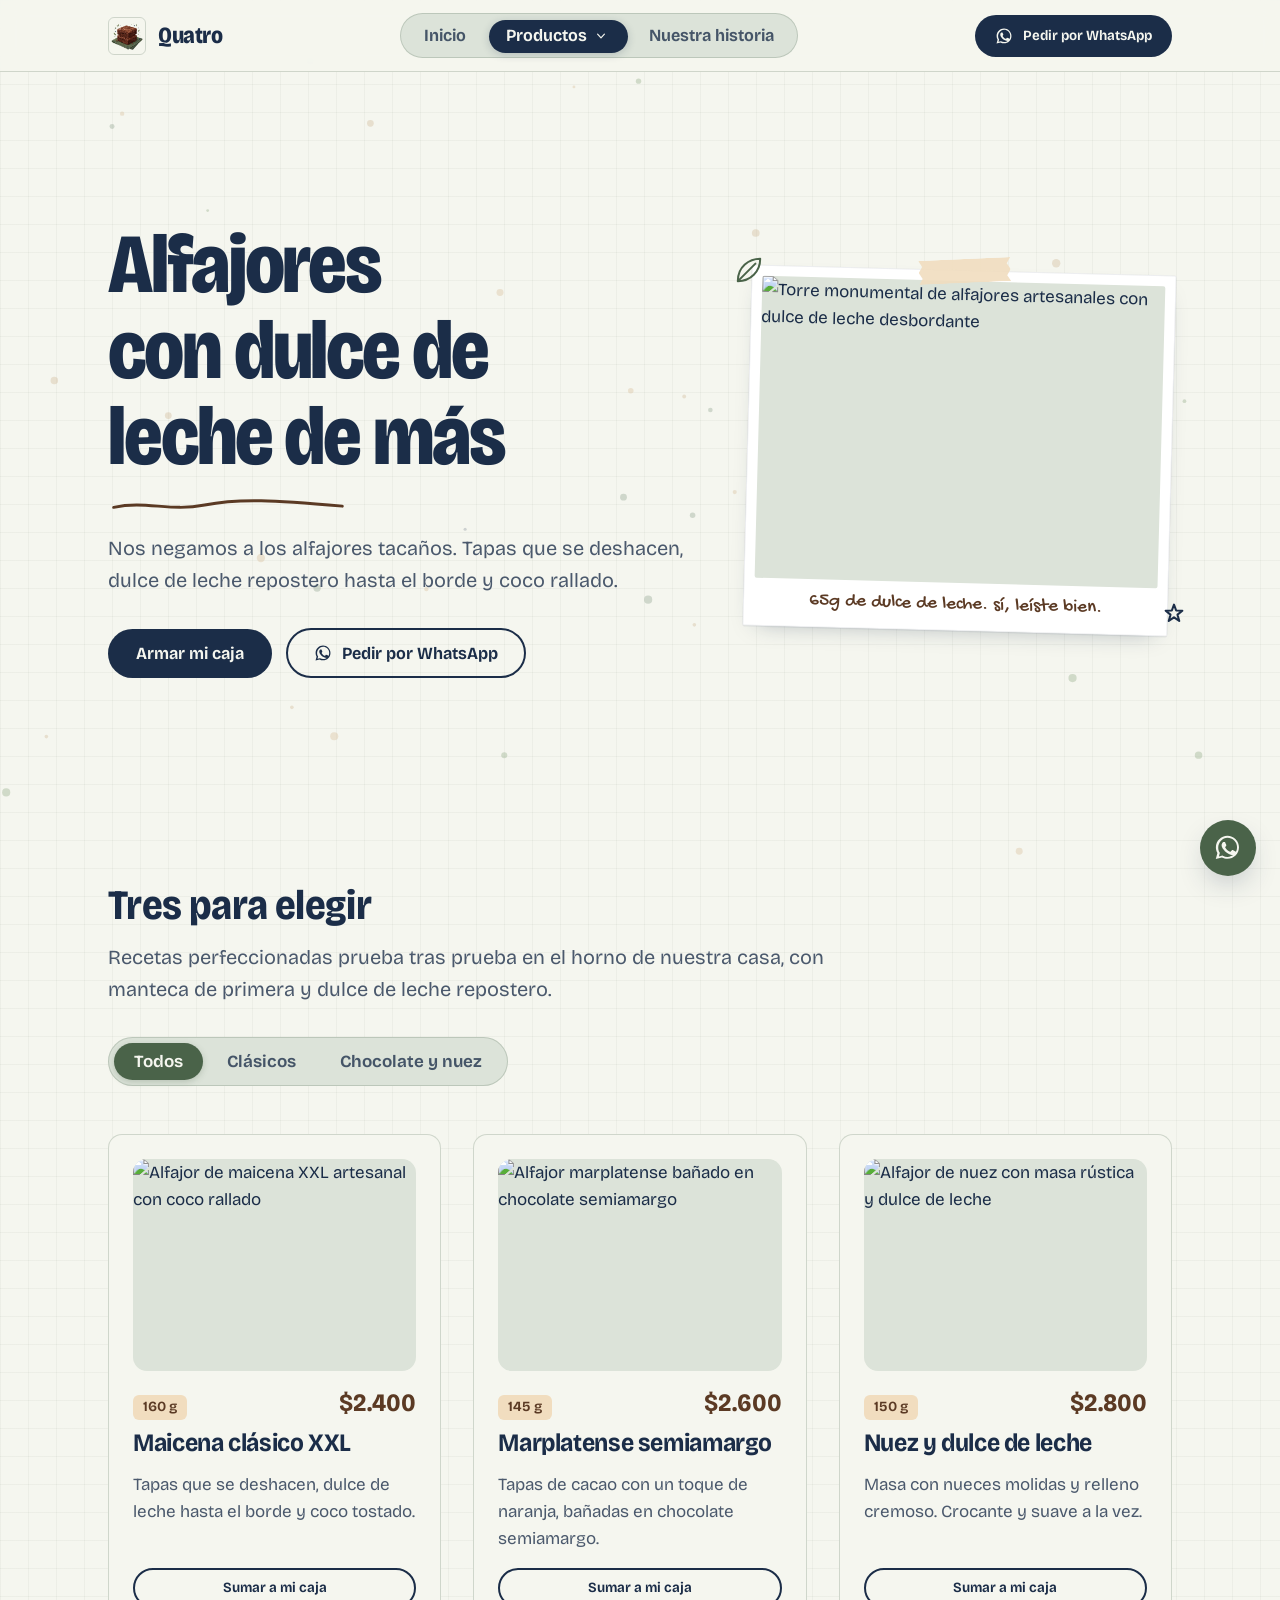
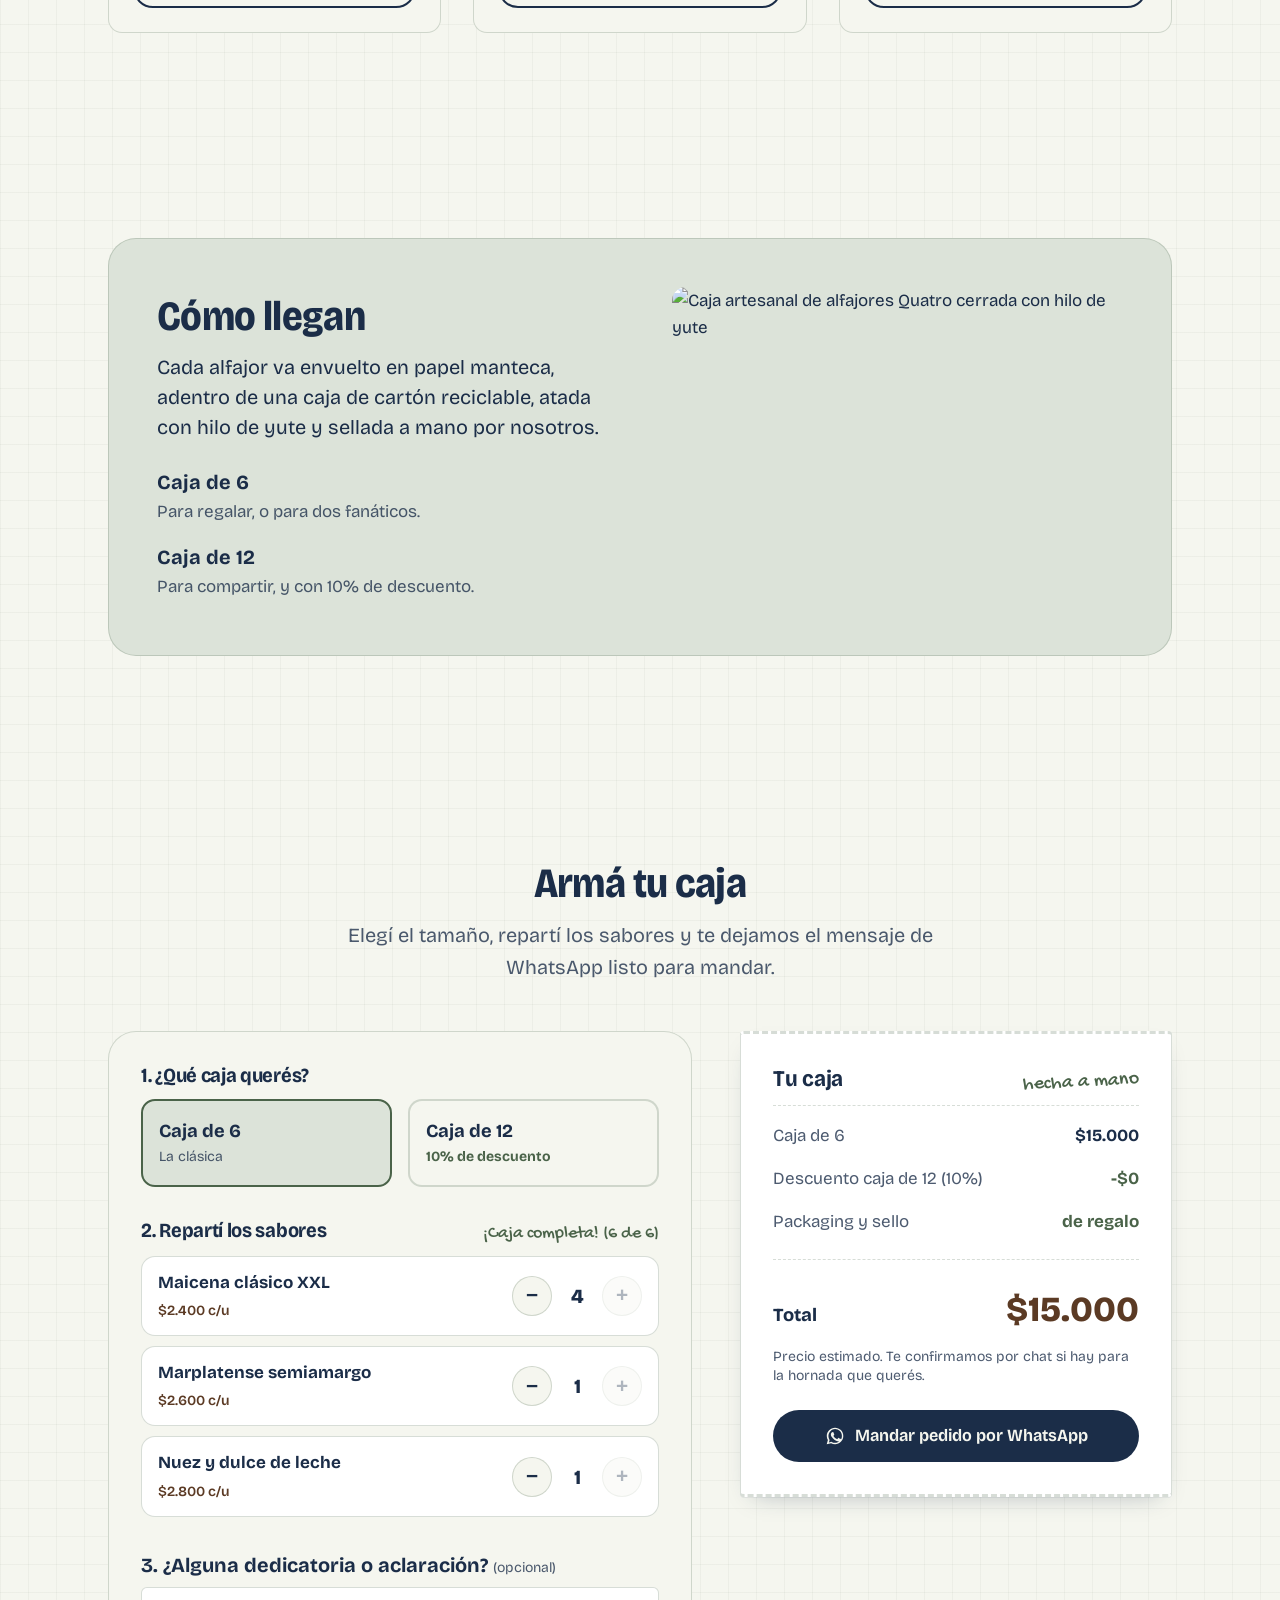
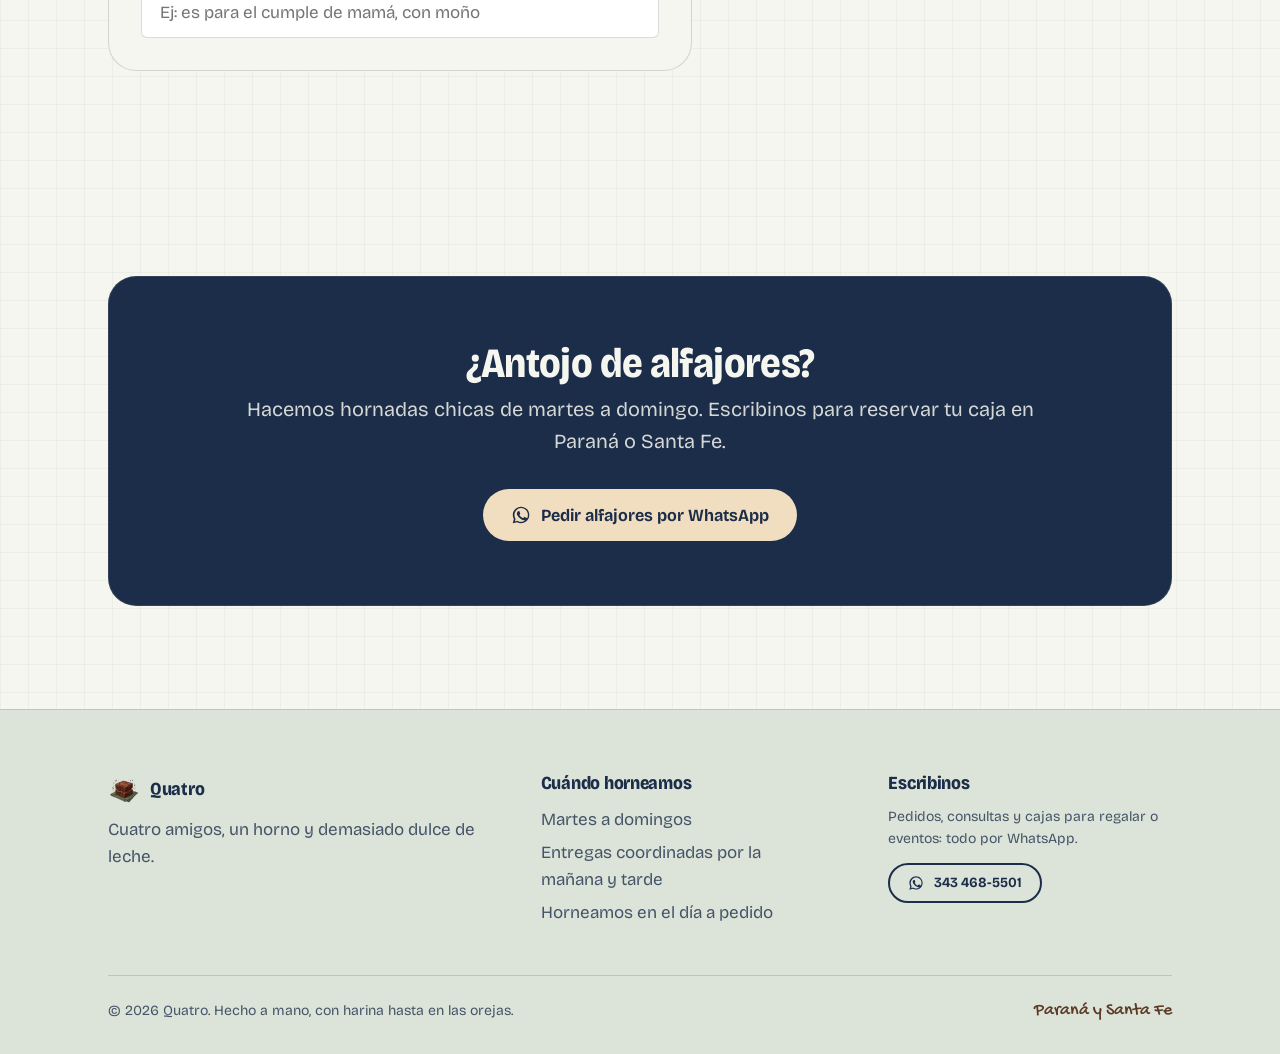
==== alfajores.html @ 342444d4 "Inicializar proyecto Quatro para GitHub Pages" ====
<!DOCTYPE html>
<html lang="es" class="sin-js">
<head>
  <meta charset="utf-8" />
  <meta name="viewport" content="width=device-width, initial-scale=1.0" />
  <title>Alfajores XXL, Quatro</title>
  <meta name="description" content="Alfajores de maicena, chocolate y nuez con dulce de leche de más. Armá tu caja y pedí por WhatsApp." />
  <link rel="icon" type="image/png" href="logo.png" />

  <link rel="preconnect" href="https://fonts.googleapis.com" />
  <link href="https://fonts.googleapis.com/css2?family=Bricolage+Grotesque:opsz,wdth,wght@12..96,75..100,200..800&display=swap" rel="stylesheet" />

  <link rel="stylesheet" href="css/quatro.css" />
  <script src="js/lottie.min.js"></script>
  <script src="js/dotlottie-helper.js"></script>
  <script src="js/gatito-data.js"></script>
  <noscript>
    <style>
      .pantalla-carga { display: none !important; }
    </style>
  </noscript>
  <script src="js/quatro.js" defer></script>
  <script src="js/alfajores.js" defer></script>
</head>
<body data-pagina="alfajores">

  <!-- Pantalla de carga con Gatito Lottie -->
  <div id="pantalla-carga" class="pantalla-carga" aria-hidden="true">
    <div id="lottie-cookie" class="pantalla-carga-lottie"></div>
    <span class="pantalla-carga-texto">Horneando cosas ricas...</span>
  </div>
  <script>
    (function () {
      try {
        var cont = document.getElementById('lottie-cookie');
        if (!cont || typeof lottie === 'undefined') return;

        function iniciar(data) {
          if (!data || window.__quatroLoaderAnim) return;
          window.__quatroLoaderAnim = lottie.loadAnimation({
            container: cont,
            renderer: 'svg',
            loop: true,
            autoplay: true,
            animationData: data
          });
          window.__quatroLoaderStart = performance.now();
        }

        var syncData = window.getGatitoAnimationDataSync ? window.getGatitoAnimationDataSync() : (window.QUATRO_LOTTIE_DATA || null);
        if (syncData) {
          iniciar(syncData);
        } else if (window.getGatitoAnimationData) {
          window.getGatitoAnimationData().then(iniciar).catch(function () {
            if (window.QUATRO_LOTTIE_DATA) iniciar(window.QUATRO_LOTTIE_DATA);
          });
        }
      } catch (e) {}
    })();
  </script>

  <!-- Partículas ambientales de fondo -->
  <canvas id="ambient-particles" class="particulas-fondo" aria-hidden="true"></canvas>

  <!-- Enlace accesible de salto -->
  <a class="saltar" href="#contenido">Saltar al contenido</a>

  <!-- Cabecera -->
  <header class="cabecera">
    <div class="contenedor cabecera-inner">
      <a class="marca" href="index.html" aria-label="Quatro, inicio">
        <img class="marca-logo" src="logo.png" alt="Logo de Quatro" width="38" height="38" />
        <span class="marca-nombre">Quatro</span>
      </a>

      <nav class="nav-escritorio" id="navEscritorio" aria-label="Principal">
        <div class="nav-pastilla" id="navPastilla"></div>

        <a class="nav-item" href="index.html" data-nav="inicio">Inicio</a>

        <div class="desplegable-contenedor" data-nav="productos" id="desplegableContenedor">
          <button type="button" class="nav-item activo" id="botonDesplegable" aria-expanded="false" aria-controls="menuProductos">
            <span>Productos</span>
            <svg class="icono-chevron" viewBox="0 0 20 20" fill="currentColor" aria-hidden="true" focusable="false">
              <path fill-rule="evenodd" d="M5.23 7.21a.75.75 0 011.06.02L10 11.168l3.71-3.938a.75.75 0 111.08 1.04l-4.25 4.5a.75.75 0 01-1.08 0l-4.25-4.5a.75.75 0 01.02-1.06z" clip-rule="evenodd" />
            </svg>
          </button>
          <div class="desplegable-menu" id="menuProductos" role="region" aria-label="Submenú de productos">
            <a class="desplegable-enlace" href="brownies.html">
              <svg class="garabato-hoja" viewBox="0 0 40 40" fill="currentColor" aria-hidden="true" focusable="false" style="width: 22px; height: 22px;">
                <path d="M6 34 C 6 16, 20 6, 34 6 C 34 22, 22 34, 6 34 Z"/>
              </svg>
              <div>
                <h4>Brownies</h4>
                <span>Chocolate en serio</span>
              </div>
            </a>
            <a class="desplegable-enlace" href="pastafrolas.html">
              <svg class="garabato-estrella" viewBox="0 0 24 24" fill="currentColor" aria-hidden="true" focusable="false" style="width: 20px; height: 20px;">
                <path d="M12 2 L14.6 9 L22 9.3 L16.2 14 L18.3 21.5 L12 17.2 L5.7 21.5 L7.8 14 L2 9.3 L9.4 9 Z"/>
              </svg>
              <div>
                <h4>Pastafrolas</h4>
                <span>Como las de la abuela</span>
              </div>
            </a>
            <a class="desplegable-enlace" href="alfajores.html" style="background-color: var(--brote);">
              <svg class="garabato-hoja" viewBox="0 0 40 40" fill="currentColor" aria-hidden="true" focusable="false" style="width: 22px; height: 22px; color: var(--chocolate);">
                <path d="M6 34 C 6 16, 20 6, 34 6 C 34 22, 22 34, 6 34 Z"/>
              </svg>
              <div>
                <h4>Alfajores</h4>
                <span>Con dulce de leche de más</span>
              </div>
            </a>
          </div>
        </div>

        <a class="nav-item" href="index.html#nuestra-historia" data-nav="historia">Nuestra historia</a>
      </nav>

      <div class="cabecera-acciones">
        <a class="btn btn-primario btn-sm" href="https://wa.me/5493434685501?text=Hola%20Quatro!%20Quiero%20hacer%20un%20pedido%20de%20alfajores." target="_blank" rel="noopener noreferrer">
          <svg viewBox="0 0 24 24" width="18" height="18" fill="currentColor" aria-hidden="true" focusable="false">
            <path d="M12.04 2C6.58 2 2.13 6.45 2.13 11.91C2.13 13.66 2.59 15.36 3.45 16.86L2.05 22L7.3 20.62C8.75 21.41 10.38 21.83 12.04 21.83C17.5 21.83 21.95 17.38 21.95 11.92C21.95 9.27 20.92 6.78 19.05 4.91C17.18 3.03 14.69 2 12.04 2ZM12.05 3.67C14.25 3.67 16.31 4.53 17.87 6.09C19.42 7.65 20.28 9.72 20.28 11.92C20.28 16.46 16.58 20.16 12.04 20.16C10.66 20.16 9.3 19.8 8.1 19.09L7.81 18.92L4.69 19.74L5.52 16.7L5.33 16.39C4.55 15.14 4.14 13.7 4.14 12.22C4.14 7.68 7.84 3.67 12.05 3.67ZM8.84 7.37C8.64 7.37 8.32 7.45 8.05 7.74C7.78 8.04 7.02 8.75 7.02 10.2C7.02 11.65 8.08 13.05 8.23 13.25C8.38 13.45 10.32 16.45 13.29 17.73C14 18.04 14.56 18.23 14.99 18.37C15.71 18.6 16.37 18.57 16.89 18.49C17.47 18.4 18.68 17.75 18.93 17.04C19.18 16.33 19.18 15.72 19.11 15.6C19.04 15.47 18.84 15.4 18.54 15.25C18.24 15.1 16.77 14.37 16.5 14.27C16.23 14.17 16.03 14.12 15.83 14.42C15.63 14.72 15.06 15.4 14.88 15.6C14.71 15.8 14.53 15.82 14.23 15.67C13.93 15.52 12.97 15.21 11.83 14.19C10.94 13.4 10.34 12.42 10.17 12.12C10 11.82 10.15 11.66 10.3 11.51C10.44 11.37 10.61 11.15 10.76 10.97C10.91 10.79 10.96 10.67 11.06 10.47C11.16 10.27 11.11 10.1 11.04 9.95C10.96 9.8 10.39 8.4 10.15 7.82C9.92 7.26 9.68 7.34 9.5 7.33C9.33 7.32 9.13 7.37 8.84 7.37Z"/>
          </svg>
          <span>Pedir por WhatsApp</span>
        </a>

        <button type="button" class="btn-menu-movil" id="botonMenu" aria-label="Abrir menú" aria-expanded="false" aria-controls="menuMovil">
          <svg id="iconoMenu" viewBox="0 0 24 24" width="24" height="24" fill="none" stroke="currentColor" aria-hidden="true" focusable="false">
            <path d="M4 6h16M4 12h16M4 18h16" stroke-width="2.5" stroke-linecap="round"/>
          </svg>
        </button>
      </div>
    </div>

    <div class="menu-movil" id="menuMovil" hidden>
      <a class="menu-movil-enlace" href="index.html">Inicio</a>
      <div>
        <button type="button" class="menu-movil-enlace activo" id="botonProductosMovil" aria-expanded="true" aria-controls="menuMovilProductos" style="width: 100%; border: none; background: transparent; cursor: pointer; text-align: left;">
          <span>Productos</span>
          <svg id="chevronMovil" viewBox="0 0 20 20" width="18" height="18" fill="currentColor" aria-hidden="true" focusable="false" style="transform: rotate(180deg);">
            <path fill-rule="evenodd" d="M5.23 7.21a.75.75 0 011.06.02L10 11.168l3.71-3.938a.75.75 0 111.08 1.04l-4.25 4.5a.75.75 0 01-1.08 0l-4.25-4.5a.75.75 0 01.02-1.06z" clip-rule="evenodd" />
          </svg>
        </button>
        <div class="menu-movil-acordeon" id="menuMovilProductos">
          <a class="menu-movil-enlace" href="brownies.html">Brownies (Chocolate)</a>
          <a class="menu-movil-enlace" href="pastafrolas.html">Pastafrolas</a>
          <a class="menu-movil-enlace activo" href="alfajores.html">Alfajores XXL</a>
        </div>
      </div>
      <a class="menu-movil-enlace" href="index.html#nuestra-historia">Nuestra historia</a>
    </div>
  </header>

  <main id="contenido">

    <!-- Sección A: Hero Alfajores -->
    <section class="seccion" aria-labelledby="titulo-alfajores">
      <div class="contenedor grilla-hero">
        <div>
          <h1 id="titulo-alfajores">Alfajores con dulce de leche de más</h1>
          <svg class="garabato garabato-subrayado dibujar" viewBox="0 0 200 12" aria-hidden="true" focusable="false" style="--demora: 200ms;">
            <path pathLength="1" d="M2 8 C 30 2, 50 12, 80 6 S 140 2, 198 7"/>
          </svg>

          <p class="seccion-intro">
            Nos negamos a los alfajores tacaños. Tapas que se deshacen, dulce de leche repostero hasta el borde y coco rallado.
          </p>

          <div style="display: flex; flex-wrap: wrap; gap: 14px; align-items: center; margin-top: var(--e5);">
            <a class="btn btn-primario" href="#armador">Armar mi caja</a>
            <a class="btn btn-secundario" href="https://wa.me/5493434685501?text=Hola%20Quatro!%20Quiero%20pedir%20alfajores%20artesanales." target="_blank" rel="noopener noreferrer">
              <svg viewBox="0 0 24 24" width="18" height="18" fill="currentColor" aria-hidden="true" focusable="false">
                <path d="M12.04 2C6.58 2 2.13 6.45 2.13 11.91C2.13 13.66 2.59 15.36 3.45 16.86L2.05 22L7.3 20.62C8.75 21.41 10.38 21.83 12.04 21.83C17.5 21.83 21.95 17.38 21.95 11.92C21.95 9.27 20.92 6.78 19.05 4.91C17.18 3.03 14.69 2 12.04 2ZM12.05 3.67C14.25 3.67 16.31 4.53 17.87 6.09C19.42 7.65 20.28 9.72 20.28 11.92C20.28 16.46 16.58 20.16 12.04 20.16C10.66 20.16 9.3 19.8 8.1 19.09L7.81 18.92L4.69 19.74L5.52 16.7L5.33 16.39C4.55 15.14 4.14 13.7 4.14 12.22C4.14 7.68 7.84 3.67 12.05 3.67ZM8.84 7.37C8.64 7.37 8.32 7.45 8.05 7.74C7.78 8.04 7.02 8.75 7.02 10.2C7.02 11.65 8.08 13.05 8.23 13.25C8.38 13.45 10.32 16.45 13.29 17.73C14 18.04 14.56 18.23 14.99 18.37C15.71 18.6 16.37 18.57 16.89 18.49C17.47 18.4 18.68 17.75 18.93 17.04C19.18 16.33 19.18 15.72 19.11 15.6C19.04 15.47 18.84 15.4 18.54 15.25C18.24 15.1 16.77 14.37 16.5 14.27C16.23 14.17 16.03 14.12 15.83 14.42C15.63 14.72 15.06 15.4 14.88 15.6C14.71 15.8 14.53 15.82 14.23 15.67C13.93 15.52 12.97 15.21 11.83 14.19C10.94 13.4 10.34 12.42 10.17 12.12C10 11.82 10.15 11.66 10.3 11.51C10.44 11.37 10.61 11.15 10.76 10.97C10.91 10.79 10.96 10.67 11.06 10.47C11.16 10.27 11.11 10.1 11.04 9.95C10.96 9.8 10.39 8.4 10.15 7.82C9.92 7.26 9.68 7.34 9.5 7.33C9.33 7.32 9.13 7.37 8.84 7.37Z"/>
              </svg>
              <span>Pedir por WhatsApp</span>
            </a>
          </div>
        </div>

        <div style="position: relative; max-width: 480px; margin: 0 auto; width: 100%;">
          <figure class="polaroid" style="--giro: 1.5deg;">
            <img class="polaroid-img" src="https://lh3.googleusercontent.com/aida-public/[base64]" alt="Torre monumental de alfajores artesanales con dulce de leche desbordante" fetchpriority="high" />
            <figcaption>65g de dulce de leche. sí, leíste bien.</figcaption>
          </figure>

          <!-- Doodles brotando -->
          <svg class="garabato garabato-hoja brotar" viewBox="0 0 40 40" aria-hidden="true" focusable="false" style="position: absolute; top: -16px; left: -14px; --demora: 700ms;">
            <path fill="currentColor" d="M6 34 C 6 16, 20 6, 34 6 C 34 22, 22 34, 6 34 Z"/>
            <path fill="none" stroke="var(--papel)" stroke-width="1.5" d="M8 32 L 28 12"/>
          </svg>
          <svg class="garabato garabato-estrella brotar" viewBox="0 0 24 24" aria-hidden="true" focusable="false" style="position: absolute; bottom: 8px; right: -12px; --demora: 900ms;">
            <path fill="currentColor" d="M12 2 L14.6 9 L22 9.3 L16.2 14 L18.3 21.5 L12 17.2 L5.7 21.5 L7.8 14 L2 9.3 L9.4 9 Z"/>
          </svg>
        </div>
      </div>
    </section>

    <!-- Sección B: Variedades -->
    <section class="seccion" id="variedades" aria-labelledby="titulo-variedades">
      <div class="contenedor">
        <div style="margin-bottom: var(--e5);">
          <h2 id="titulo-variedades">Tres para elegir</h2>
          <p class="seccion-intro">
            Recetas perfeccionadas prueba tras prueba en el horno de nuestra casa, con manteca de primera y dulce de leche repostero.
          </p>

          <!-- Pestañas de filtrado -->
          <div class="selector-grupo" role="tablist" aria-label="Filtrar alfajores">
            <button type="button" class="selector-btn activo" role="tab" aria-selected="true" id="pestanaTodos" data-categoria="todos">Todos</button>
            <button type="button" class="selector-btn" role="tab" aria-selected="false" id="pestanaClasicos" data-categoria="clasicos">Clásicos</button>
            <button type="button" class="selector-btn" role="tab" aria-selected="false" id="pestanaEspeciales" data-categoria="especiales">Chocolate y nuez</button>
          </div>
        </div>

        <div class="grilla-3" id="grillaVariedades">

          <!-- Alfajor 1: Maicena -->
          <article class="alfajor tarjeta-caja" data-categoria="clasicos">
            <div>
              <img class="tarjeta-caja-img" src="https://lh3.googleusercontent.com/aida-public/[base64]" alt="Alfajor de maicena XXL artesanal con coco rallado" loading="lazy" />
              <div style="display: flex; justify-content: space-between; align-items: baseline; margin-bottom: 6px;">
                <span class="etiqueta">160 g</span>
                <span class="precio">$2.400</span>
              </div>
              <h3>Maicena clásico XXL</h3>
              <p style="color: var(--texto-suave); font-size: var(--fs-base);">
                Tapas que se deshacen, dulce de leche hasta el borde y coco tostado.
              </p>
            </div>
            <button type="button" class="btn btn-secundario btn-sm" onclick="elegirSabor('maicena')" style="width: 100%;">
              Sumar a mi caja
            </button>
          </article>

          <!-- Alfajor 2: Marplatense -->
          <article class="alfajor tarjeta-caja" data-categoria="especiales">
            <div>
              <img class="tarjeta-caja-img" src="https://lh3.googleusercontent.com/aida-public/[base64]" alt="Alfajor marplatense bañado en chocolate semiamargo" loading="lazy" />
              <div style="display: flex; justify-content: space-between; align-items: baseline; margin-bottom: 6px;">
                <span class="etiqueta">145 g</span>
                <span class="precio">$2.600</span>
              </div>
              <h3>Marplatense semiamargo</h3>
              <p style="color: var(--texto-suave); font-size: var(--fs-base);">
                Tapas de cacao con un toque de naranja, bañadas en chocolate semiamargo.
              </p>
            </div>
            <button type="button" class="btn btn-secundario btn-sm" onclick="elegirSabor('marplatense')" style="width: 100%;">
              Sumar a mi caja
            </button>
          </article>

          <!-- Alfajor 3: Nuez -->
          <article class="alfajor tarjeta-caja" data-categoria="especiales">
            <div>
              <img class="tarjeta-caja-img" src="https://lh3.googleusercontent.com/aida-public/[base64]" alt="Alfajor de nuez con masa rústica y dulce de leche" loading="lazy" />
              <div style="display: flex; justify-content: space-between; align-items: baseline; margin-bottom: 6px;">
                <span class="etiqueta">150 g</span>
                <span class="precio">$2.800</span>
              </div>
              <h3>Nuez y dulce de leche</h3>
              <p style="color: var(--texto-suave); font-size: var(--fs-base);">
                Masa con nueces molidas y relleno cremoso. Crocante y suave a la vez.
              </p>
            </div>
            <button type="button" class="btn btn-secundario btn-sm" onclick="elegirSabor('nuez')" style="width: 100%;">
              Sumar a mi caja
            </button>
          </article>

        </div>
      </div>
    </section>

    <!-- Sección C: Cómo llegan -->
    <section class="seccion" id="packaging" aria-labelledby="titulo-packaging">
      <div class="contenedor">
        <div class="grilla-2" style="background-color: var(--brote); padding: var(--e7); border-radius: var(--r-grande); border: 1px solid var(--linea);">
          <div>
            <h2 id="titulo-packaging">Cómo llegan</h2>
            <p style="font-size: var(--fs-medio); color: var(--navy); margin-bottom: var(--e5); line-height: 1.5;">
              Cada alfajor va envuelto en papel manteca, adentro de una caja de cartón reciclable, atada con hilo de yute y sellada a mano por nosotros.
            </p>

            <div style="display: flex; flex-direction: column; gap: var(--e4);">
              <div>
                <strong style="color: var(--navy); font-size: var(--fs-medio); display: block;">Caja de 6</strong>
                <span style="color: var(--texto-suave);">Para regalar, o para dos fanáticos.</span>
              </div>
              <div>
                <strong style="color: var(--navy); font-size: var(--fs-medio); display: block;">Caja de 12</strong>
                <span style="color: var(--texto-suave);">Para compartir, y con 10% de descuento.</span>
              </div>
            </div>
          </div>

          <div>
            <img src="https://lh3.googleusercontent.com/aida-public/[base64]" alt="Caja artesanal de alfajores Quatro cerrada con hilo de yute" loading="lazy" style="width: 100%; height: 320px; object-fit: cover; border-radius: var(--r-medio); display: block;" />
          </div>
        </div>
      </div>
    </section>

    <!-- Sección D: Armá tu caja -->
    <section class="seccion" id="armador" aria-labelledby="titulo-armador">
      <div class="contenedor">
        <div style="text-align: center; max-width: 680px; margin: 0 auto var(--e7);">
          <h2 id="titulo-armador">Armá tu caja</h2>
          <p class="seccion-intro" style="margin-left: auto; margin-right: auto;">
            Elegí el tamaño, repartí los sabores y te dejamos el mensaje de WhatsApp listo para mandar.
          </p>
        </div>

        <div class="grilla-armador">

          <!-- Columna Formulario (7 cols equiv) -->
          <div class="armador-bloque">
            <!-- Paso 1 -->
            <div style="margin-bottom: var(--e6);">
              <h3 style="font-size: var(--fs-medio); margin-bottom: 12px;">1. ¿Qué caja querés?</h3>
              <div class="opciones-tamano">
                <label class="opcion-caja-label" for="tamano6">
                  <input type="radio" id="tamano6" name="tamanoCaja" value="6" checked />
                  <strong style="color: var(--navy); font-size: 1.15rem;">Caja de 6</strong>
                  <span style="color: var(--texto-suave); font-size: var(--fs-chico);">La clásica</span>
                </label>

                <label class="opcion-caja-label" for="tamano12">
                  <input type="radio" id="tamano12" name="tamanoCaja" value="12" />
                  <strong style="color: var(--navy); font-size: 1.15rem;">Caja de 12</strong>
                  <span style="color: var(--verde); font-weight: 700; font-size: var(--fs-chico);">10% de descuento</span>
                </label>
              </div>
            </div>

            <!-- Paso 2 -->
            <div style="margin-bottom: var(--e6);">
              <div style="display: flex; justify-content: space-between; align-items: baseline; margin-bottom: 12px; gap: 10px;">
                <h3 style="font-size: var(--fs-medio); margin: 0;">2. Repartí los sabores</h3>
                <span id="contadorSabores" class="nota-mano nota-mano--recta" aria-live="polite" style="font-size: 1.1rem; color: var(--verde);">
                  ¡Caja completa! (6 de 6)
                </span>
              </div>

              <!-- Fila Maicena -->
              <div class="fila-sabor">
                <div>
                  <strong style="display: block; color: var(--navy);">Maicena clásico XXL</strong>
                  <span style="font-size: var(--fs-chico); color: var(--chocolate); font-weight: 600;">$2.400 c/u</span>
                </div>
                <div class="control-cantidad">
                  <button type="button" class="btn-contador" id="btn-menos-maicena" aria-label="Sacar un Maicena clásico">−</button>
                  <span class="cant-display" id="cant-maicena">4</span>
                  <button type="button" class="btn-contador" id="btn-mas-maicena" aria-label="Sumar un Maicena clásico">+</button>
                </div>
              </div>

              <!-- Fila Marplatense -->
              <div class="fila-sabor">
                <div>
                  <strong style="display: block; color: var(--navy);">Marplatense semiamargo</strong>
                  <span style="font-size: var(--fs-chico); color: var(--chocolate); font-weight: 600;">$2.600 c/u</span>
                </div>
                <div class="control-cantidad">
                  <button type="button" class="btn-contador" id="btn-menos-marplatense" aria-label="Sacar un Marplatense semiamargo">−</button>
                  <span class="cant-display" id="cant-marplatense">1</span>
                  <button type="button" class="btn-contador" id="btn-mas-marplatense" aria-label="Sumar un Marplatense semiamargo">+</button>
                </div>
              </div>

              <!-- Fila Nuez -->
              <div class="fila-sabor">
                <div>
                  <strong style="display: block; color: var(--navy);">Nuez y dulce de leche</strong>
                  <span style="font-size: var(--fs-chico); color: var(--chocolate); font-weight: 600;">$2.800 c/u</span>
                </div>
                <div class="control-cantidad">
                  <button type="button" class="btn-contador" id="btn-menos-nuez" aria-label="Sacar un Nuez y dulce de leche">−</button>
                  <span class="cant-display" id="cant-nuez">1</span>
                  <button type="button" class="btn-contador" id="btn-mas-nuez" aria-label="Sumar un Nuez y dulce de leche">+</button>
                </div>
              </div>
            </div>

            <!-- Paso 3 -->
            <div>
              <label for="notas" style="font-size: var(--fs-medio); font-weight: 700; color: var(--navy); display: block;">
                3. ¿Alguna dedicatoria o aclaración? <span style="font-size: var(--fs-chico); font-weight: 400; color: var(--texto-suave);">(opcional)</span>
              </label>
              <input type="text" id="notas" class="input-notas" placeholder="Ej: es para el cumple de mamá, con moño" />
            </div>
          </div>

          <!-- Columna Ticket (5 cols equiv) -->
          <div>
            <div class="ticket">
              <div style="display: flex; justify-content: space-between; align-items: baseline; border-bottom: 1px dashed var(--linea); padding-bottom: 10px;">
                <h3 style="margin: 0; font-size: 1.4rem;">Tu caja</h3>
                <span class="nota-mano" style="font-size: 1.25rem;">hecha a mano</span>
              </div>

              <div class="ticket-fila">
                <span id="ticketCaja">Caja de 6</span>
                <span id="ticketSubtotal" style="font-weight: 700; color: var(--navy);">$15.000</span>
              </div>

              <div class="ticket-fila" id="filaDescuento" hidden>
                <span>Descuento caja de 12 (10%)</span>
                <span id="ticketDescuento" style="color: var(--verde); font-weight: 700;">-$0</span>
              </div>

              <div class="ticket-fila">
                <span>Packaging y sello</span>
                <span style="color: var(--verde); font-weight: 700;">de regalo</span>
              </div>

              <div class="ticket-separador"></div>

              <div class="ticket-total">
                <span style="font-weight: 750; font-size: 1.15rem; color: var(--navy);">Total</span>
                <span id="ticketTotal" class="ticket-total-monto" aria-live="polite">$15.000</span>
              </div>

              <p style="font-size: var(--fs-chico); color: var(--texto-suave); margin: 0; line-height: 1.4;">
                Precio estimado. Te confirmamos por chat si hay para la hornada que querés.
              </p>

              <button type="button" class="btn btn-primario" id="botonPedirCaja" style="width: 100%; margin-top: var(--e2);">
                <svg viewBox="0 0 24 24" width="20" height="20" fill="currentColor" aria-hidden="true" focusable="false">
                  <path d="M12.04 2C6.58 2 2.13 6.45 2.13 11.91C2.13 13.66 2.59 15.36 3.45 16.86L2.05 22L7.3 20.62C8.75 21.41 10.38 21.83 12.04 21.83C17.5 21.83 21.95 17.38 21.95 11.92C21.95 9.27 20.92 6.78 19.05 4.91C17.18 3.03 14.69 2 12.04 2ZM12.05 3.67C14.25 3.67 16.31 4.53 17.87 6.09C19.42 7.65 20.28 9.72 20.28 11.92C20.28 16.46 16.58 20.16 12.04 20.16C10.66 20.16 9.3 19.8 8.1 19.09L7.81 18.92L4.69 19.74L5.52 16.7L5.33 16.39C4.55 15.14 4.14 13.7 4.14 12.22C4.14 7.68 7.84 3.67 12.05 3.67ZM8.84 7.37C8.64 7.37 8.32 7.45 8.05 7.74C7.78 8.04 7.02 8.75 7.02 10.2C7.02 11.65 8.08 13.05 8.23 13.25C8.38 13.45 10.32 16.45 13.29 17.73C14 18.04 14.56 18.23 14.99 18.37C15.71 18.6 16.37 18.57 16.89 18.49C17.47 18.4 18.68 17.75 18.93 17.04C19.18 16.33 19.18 15.72 19.11 15.6C19.04 15.47 18.84 15.4 18.54 15.25C18.24 15.1 16.77 14.37 16.5 14.27C16.23 14.17 16.03 14.12 15.83 14.42C15.63 14.72 15.06 15.4 14.88 15.6C14.71 15.8 14.53 15.82 14.23 15.67C13.93 15.52 12.97 15.21 11.83 14.19C10.94 13.4 10.34 12.42 10.17 12.12C10 11.82 10.15 11.66 10.3 11.51C10.44 11.37 10.61 11.15 10.76 10.97C10.91 10.79 10.96 10.67 11.06 10.47C11.16 10.27 11.11 10.1 11.04 9.95C10.96 9.8 10.39 8.4 10.15 7.82C9.92 7.26 9.68 7.34 9.5 7.33C9.33 7.32 9.13 7.37 8.84 7.37Z"/>
                </svg>
                <span>Mandar pedido por WhatsApp</span>
              </button>
            </div>
          </div>

        </div>
      </div>
    </section>

    <!-- Sección E: Banda de Cierre -->
    <div class="contenedor">
      <section class="banda-cierre" aria-labelledby="titulo-cierre-alfajores">
        <h2 id="titulo-cierre-alfajores">¿Antojo de alfajores?</h2>
        <p>Hacemos hornadas chicas de martes a domingo. Escribinos para reservar tu caja en Paraná o Santa Fe.</p>
        <a class="btn btn-dulce" href="https://wa.me/5493434685501?text=Hola%20Quatro!%20Quiero%20pedir%20alfajores%20artesanales." target="_blank" rel="noopener noreferrer">
          <svg viewBox="0 0 24 24" width="20" height="20" fill="currentColor" aria-hidden="true" focusable="false">
            <path d="M12.04 2C6.58 2 2.13 6.45 2.13 11.91C2.13 13.66 2.59 15.36 3.45 16.86L2.05 22L7.3 20.62C8.75 21.41 10.38 21.83 12.04 21.83C17.5 21.83 21.95 17.38 21.95 11.92C21.95 9.27 20.92 6.78 19.05 4.91C17.18 3.03 14.69 2 12.04 2ZM12.05 3.67C14.25 3.67 16.31 4.53 17.87 6.09C19.42 7.65 20.28 9.72 20.28 11.92C20.28 16.46 16.58 20.16 12.04 20.16C10.66 20.16 9.3 19.8 8.1 19.09L7.81 18.92L4.69 19.74L5.52 16.7L5.33 16.39C4.55 15.14 4.14 13.7 4.14 12.22C4.14 7.68 7.84 3.67 12.05 3.67ZM8.84 7.37C8.64 7.37 8.32 7.45 8.05 7.74C7.78 8.04 7.02 8.75 7.02 10.2C7.02 11.65 8.08 13.05 8.23 13.25C8.38 13.45 10.32 16.45 13.29 17.73C14 18.04 14.56 18.23 14.99 18.37C15.71 18.6 16.37 18.57 16.89 18.49C17.47 18.4 18.68 17.75 18.93 17.04C19.18 16.33 19.18 15.72 19.11 15.6C19.04 15.47 18.84 15.4 18.54 15.25C18.24 15.1 16.77 14.37 16.5 14.27C16.23 14.17 16.03 14.12 15.83 14.42C15.63 14.72 15.06 15.4 14.88 15.6C14.71 15.8 14.53 15.82 14.23 15.67C13.93 15.52 12.97 15.21 11.83 14.19C10.94 13.4 10.34 12.42 10.17 12.12C10 11.82 10.15 11.66 10.3 11.51C10.44 11.37 10.61 11.15 10.76 10.97C10.91 10.79 10.96 10.67 11.06 10.47C11.16 10.27 11.11 10.1 11.04 9.95C10.96 9.8 10.39 8.4 10.15 7.82C9.92 7.26 9.68 7.34 9.5 7.33C9.33 7.32 9.13 7.37 8.84 7.37Z"/>
          </svg>
          <span>Pedir alfajores por WhatsApp</span>
        </a>
      </section>
    </div>

  </main>

  <aside>
    <a class="btn-flotante-wa" href="https://wa.me/5493434685501?text=Hola%20Quatro!%20Quiero%20pedir%20alfajores%20artesanales." target="_blank" rel="noopener noreferrer" aria-label="Pedir por WhatsApp">
      <svg viewBox="0 0 24 24" width="28" height="28" fill="currentColor" aria-hidden="true" focusable="false">
        <path d="M12.04 2C6.58 2 2.13 6.45 2.13 11.91C2.13 13.66 2.59 15.36 3.45 16.86L2.05 22L7.3 20.62C8.75 21.41 10.38 21.83 12.04 21.83C17.5 21.83 21.95 17.38 21.95 11.92C21.95 9.27 20.92 6.78 19.05 4.91C17.18 3.03 14.69 2 12.04 2ZM12.05 3.67C14.25 3.67 16.31 4.53 17.87 6.09C19.42 7.65 20.28 9.72 20.28 11.92C20.28 16.46 16.58 20.16 12.04 20.16C10.66 20.16 9.3 19.8 8.1 19.09L7.81 18.92L4.69 19.74L5.52 16.7L5.33 16.39C4.55 15.14 4.14 13.7 4.14 12.22C4.14 7.68 7.84 3.67 12.05 3.67ZM8.84 7.37C8.64 7.37 8.32 7.45 8.05 7.74C7.78 8.04 7.02 8.75 7.02 10.2C7.02 11.65 8.08 13.05 8.23 13.25C8.38 13.45 10.32 16.45 13.29 17.73C14 18.04 14.56 18.23 14.99 18.37C15.71 18.6 16.37 18.57 16.89 18.49C17.47 18.4 18.68 17.75 18.93 17.04C19.18 16.33 19.18 15.72 19.11 15.6C19.04 15.47 18.84 15.4 18.54 15.25C18.24 15.1 16.77 14.37 16.5 14.27C16.23 14.17 16.03 14.12 15.83 14.42C15.63 14.72 15.06 15.4 14.88 15.6C14.71 15.8 14.53 15.82 14.23 15.67C13.93 15.52 12.97 15.21 11.83 14.19C10.94 13.4 10.34 12.42 10.17 12.12C10 11.82 10.15 11.66 10.3 11.51C10.44 11.37 10.61 11.15 10.76 10.97C10.91 10.79 10.96 10.67 11.06 10.47C11.16 10.27 11.11 10.1 11.04 9.95C10.96 9.8 10.39 8.4 10.15 7.82C9.92 7.26 9.68 7.34 9.5 7.33C9.33 7.32 9.13 7.37 8.84 7.37Z"/>
      </svg>
    </a>
  </aside>

  <footer class="pie">
    <div class="contenedor">
      <div class="pie-grilla">
        <div class="pie-columna">
          <div style="display: flex; align-items: center; gap: 10px; margin-bottom: 10px;">
            <img src="logo.png" alt="Logo de Quatro" width="32" height="32" style="border-radius: var(--r-chico);" />
            <h2 class="pie-titulo" style="margin: 0;">Quatro</h2>
          </div>
          <p style="font-size: var(--fs-base); color: var(--texto-suave);">
            Cuatro amigos, un horno y demasiado dulce de leche.
          </p>
        </div>

        <div class="pie-columna">
          <h2 class="pie-titulo">Cuándo horneamos</h2>
          <ul class="pie-lista">
            <li>Martes a domingos</li>
            <li>Entregas coordinadas por la mañana y tarde</li>
            <li>Horneamos en el día a pedido</li>
          </ul>
        </div>

        <div class="pie-columna">
          <h2 class="pie-titulo">Escribinos</h2>
          <p style="font-size: var(--fs-chico); color: var(--texto-suave); margin-bottom: 12px;">
            Pedidos, consultas y cajas para regalar o eventos: todo por WhatsApp.
          </p>
          <a class="btn btn-secundario btn-sm" href="https://wa.me/5493434685501?text=Hola%20Quatro!" target="_blank" rel="noopener noreferrer">
            <svg viewBox="0 0 24 24" width="16" height="16" fill="currentColor" aria-hidden="true" focusable="false">
              <path d="M12.04 2C6.58 2 2.13 6.45 2.13 11.91C2.13 13.66 2.59 15.36 3.45 16.86L2.05 22L7.3 20.62C8.75 21.41 10.38 21.83 12.04 21.83C17.5 21.83 21.95 17.38 21.95 11.92C21.95 9.27 20.92 6.78 19.05 4.91C17.18 3.03 14.69 2 12.04 2ZM12.05 3.67C14.25 3.67 16.31 4.53 17.87 6.09C19.42 7.65 20.28 9.72 20.28 11.92C20.28 16.46 16.58 20.16 12.04 20.16C10.66 20.16 9.3 19.8 8.1 19.09L7.81 18.92L4.69 19.74L5.52 16.7L5.33 16.39C4.55 15.14 4.14 13.7 4.14 12.22C4.14 7.68 7.84 3.67 12.05 3.67ZM8.84 7.37C8.64 7.37 8.32 7.45 8.05 7.74C7.78 8.04 7.02 8.75 7.02 10.2C7.02 11.65 8.08 13.05 8.23 13.25C8.38 13.45 10.32 16.45 13.29 17.73C14 18.04 14.56 18.23 14.99 18.37C15.71 18.6 16.37 18.57 16.89 18.49C17.47 18.4 18.68 17.75 18.93 17.04C19.18 16.33 19.18 15.72 19.11 15.6C19.04 15.47 18.84 15.4 18.54 15.25C18.24 15.1 16.77 14.37 16.5 14.27C16.23 14.17 16.03 14.12 15.83 14.42C15.63 14.72 15.06 15.4 14.88 15.6C14.71 15.8 14.53 15.82 14.23 15.67C13.93 15.52 12.97 15.21 11.83 14.19C10.94 13.4 10.34 12.42 10.17 12.12C10 11.82 10.15 11.66 10.3 11.51C10.44 11.37 10.61 11.15 10.76 10.97C10.91 10.79 10.96 10.67 11.06 10.47C11.16 10.27 11.11 10.1 11.04 9.95C10.96 9.8 10.39 8.4 10.15 7.82C9.92 7.26 9.68 7.34 9.5 7.33C9.33 7.32 9.13 7.37 8.84 7.37Z"/>
            </svg>
            <span>343 468-5501</span>
          </a>
        </div>
      </div>

      <div class="pie-linea-final">
        <span>© 2026 Quatro. Hecho a mano, con harina hasta en las orejas.</span>
        <span class="nota-mano nota-mano--choco nota-mano--recta" style="font-size: 1.15rem;">Paraná y Santa Fe</span>
      </div>
    </div>
  </footer>

</body>
</html>
---- css/quatro.css ----
/* Tipografía de mano Gochi Hand embebida (evita FOUT / parpadeo de fuentes en la pantalla de carga) */
@font-face {
  font-family: 'Gochi Hand';
  font-style: normal;
  font-weight: 400;
  font-display: block;
  src: url('[data-uri]') format('woff2');
  unicode-range: U+0000-00FF, U+0131, U+0152-0153, U+02BB-02BC, U+02C6, U+02DA, U+02DC, U+0304, U+0308, U+0329, U+2000-206F, U+20AC, U+2122, U+2191, U+2193, U+2212, U+2215, U+FEFF, U+FFFD;
}

/* ==========================================================================
   Quatro • Pastelería Artesanal
   Hoja de estilos principal: El cuaderno de cocina de cuatro amigos
   ========================================================================== */

:root {
  /* Paleta base (naturaleza & pastelería) */
  --navy: #1B2D48;          /* azul noche: textos, botón principal */
  --navy-hondo: #041832;    /* hover botones navy */
  --verde: #4A6349;         /* verde hoja: garabatos, notas, secundario */
  --brote: #DCE3D9;         /* verde muy suave: fondos, bordes */
  --chocolate: #5B3A24;     /* marrón chocolate: precios, subrayados, tachados */
  --dulce: #F1DDBF;         /* dulce de leche: notitas, cinta, fondos cálidos */
  --papel: #F5F6EF;         /* fondo general: papel reciclado verdoso */

  /* Derivados */
  --blanco: #FFFFFF;        /* polaroids, tarjetas limpias */
  --texto: var(--navy);
  --texto-suave: rgba(27, 45, 72, 0.78);
  --linea: rgba(74, 99, 73, 0.22);
  --cuadricula: rgba(74, 99, 73, 0.05);

  /* Escala tipográfica */
  --fs-chico: 0.875rem;     /* 14px */
  --fs-base: 1.0625rem;     /* 17px */
  --fs-medio: 1.25rem;      /* 20px */
  --fs-grande: 1.5625rem;   /* 25px */
  --fs-xl: clamp(1.9rem, 2.4vw + 1rem, 2.6rem);
  --fs-hero: clamp(2.75rem, 6vw + 1rem, 5.25rem);
  --fs-mano: 1.375rem;

  /* Espaciado & Contenedor */
  --contenedor: 1160px;
  --margen: clamp(20px, 5vw, 48px);
  --seccion: clamp(56px, 8vw, 108px);
  --e1: 4px;
  --e2: 8px;
  --e3: 12px;
  --e4: 16px;
  --e5: 24px;
  --e6: 32px;
  --e7: 48px;
  --e8: 64px;

  /* Radios */
  --r-chico: 6px;
  --r-medio: 14px;
  --r-grande: 28px;
  --r-pildora: 999px;

  /* Sombras */
  --sombra-papel: 0 1px 0 rgba(27,45,72,.06), 0 10px 24px -14px rgba(27,45,72,.35);
  --sombra-flotante: 0 12px 32px -12px rgba(27,45,72,.45);
}

/* --------------------------------------------------------------------------
   Reset & Base
   -------------------------------------------------------------------------- */
*, *::before, *::after {
  box-sizing: border-box;
}

html {
  scroll-behavior: smooth;
  -webkit-text-size-adjust: 100%;
}

@media (prefers-reduced-motion: reduce) {
  html {
    scroll-behavior: auto;
  }
}

body {
  margin: 0;
  padding: 0;
  background-color: var(--papel);
  background-image:
    linear-gradient(var(--cuadricula) 1px, transparent 1px),
    linear-gradient(90deg, var(--cuadricula) 1px, transparent 1px);
  background-size: 28px 28px;
  color: var(--texto);
  font-family: 'Bricolage Grotesque', system-ui, -apple-system, sans-serif;
  font-size: var(--fs-base);
  line-height: 1.6;
  text-rendering: optimizeLegibility;
  -webkit-font-smoothing: antialiased;
}

img, svg {
  display: block;
  max-width: 100%;
}

a {
  color: inherit;
  text-decoration: none;
}

p {
  margin: 0 0 1rem;
  max-width: 62ch;
}

p:last-child {
  margin-bottom: 0;
}

h1, h2, h3, h4 {
  margin: 0 0 0.8rem;
  color: var(--navy);
  font-weight: 750;
  letter-spacing: -0.015em;
  text-wrap: balance;
}

h1 {
  font-size: var(--fs-hero);
  font-weight: 800;
  font-variation-settings: "wdth" 85;
  line-height: 1.02;
  letter-spacing: -0.025em;
}

h2 {
  font-size: var(--fs-xl);
  font-weight: 750;
  font-variation-settings: "wdth" 88;
  line-height: 1.08;
}

h3 {
  font-size: var(--fs-grande);
  font-weight: 700;
  font-variation-settings: "wdth" 92;
  line-height: 1.15;
}

/* Enlace accesible para saltar directo al contenido */
.saltar {
  position: absolute;
  top: -100px;
  left: 20px;
  background: var(--navy);
  color: var(--papel);
  padding: 12px 20px;
  border-radius: var(--r-chico);
  z-index: 1000;
  font-weight: 700;
  transition: top 150ms ease;
}

.saltar:focus {
  top: 16px;
  outline: 3px solid var(--verde);
  outline-offset: 3px;
}

/* --------------------------------------------------------------------------
   Layout & Contenedores
   -------------------------------------------------------------------------- */
.contenedor {
  width: 100%;
  max-width: var(--contenedor);
  margin-left: auto;
  margin-right: auto;
  padding-left: var(--margen);
  padding-right: var(--margen);
}

.seccion {
  padding-top: var(--seccion);
  padding-bottom: var(--seccion);
  position: relative;
}

.seccion-intro {
  font-size: var(--fs-medio);
  color: var(--texto-suave);
  margin-bottom: var(--e6);
  max-width: 58ch;
}

/* Grillas generales */
.grilla-hero {
  display: grid;
  grid-template-columns: 1fr;
  gap: var(--e6);
  align-items: center;
  padding-top: var(--e5);
}

@media (min-width: 960px) {
  .grilla-hero {
    grid-template-columns: 1.15fr 0.85fr;
    gap: var(--e8);
    padding-top: var(--e7);
  }
}

.grilla-3 {
  display: grid;
  grid-template-columns: 1fr;
  gap: var(--e6);
}

@media (min-width: 640px) {
  .grilla-3 {
    grid-template-columns: repeat(2, 1fr);
  }
}

@media (min-width: 960px) {
  .grilla-3 {
    grid-template-columns: repeat(3, 1fr);
  }
}

.grilla-2 {
  display: grid;
  grid-template-columns: 1fr;
  gap: var(--e6);
  align-items: center;
}

@media (min-width: 960px) {
  .grilla-2 {
    grid-template-columns: 1fr 1fr;
    gap: var(--e8);
  }
}

/* --------------------------------------------------------------------------
   Cabecera & Navegación
   -------------------------------------------------------------------------- */
.cabecera {
  position: sticky;
  top: 0;
  height: 72px;
  background-color: rgba(245, 246, 239, 0.94);
  -webkit-backdrop-filter: blur(10px);
  backdrop-filter: blur(10px);
  border-bottom: 1px solid var(--linea);
  z-index: 50;
  display: flex;
  align-items: center;
}

.cabecera-inner {
  display: flex;
  align-items: center;
  justify-content: space-between;
  gap: var(--e4);
  width: 100%;
}

.marca {
  display: flex;
  align-items: center;
  gap: 12px;
  text-decoration: none;
}

.marca-logo {
  width: 38px;
  height: 38px;
  border-radius: var(--r-chico);
  object-fit: cover;
  border: 1px solid var(--linea);
}

.marca-nombre {
  font-size: 1.45rem;
  font-weight: 800;
  font-variation-settings: "wdth" 85;
  color: var(--navy);
  letter-spacing: -0.02em;
  margin: 0;
}

/* Nav Escritorio con pastilla */
.nav-escritorio {
  display: none;
  position: relative;
  background: var(--brote);
  padding: 5px;
  border-radius: var(--r-pildora);
  border: 1px solid var(--linea);
}

@media (min-width: 960px) {
  .nav-escritorio {
    display: flex;
    align-items: center;
    gap: 4px;
  }
}

.nav-pastilla {
  position: absolute;
  background-color: var(--navy);
  border-radius: var(--r-pildora);
  pointer-events: none;
  z-index: 1;
  opacity: 0;
  box-shadow: 0 2px 8px rgba(27, 45, 72, 0.2);
  transition:
    left 280ms cubic-bezier(0.25, 1, 0.5, 1),
    top 280ms cubic-bezier(0.25, 1, 0.5, 1),
    width 280ms cubic-bezier(0.25, 1, 0.5, 1),
    height 280ms cubic-bezier(0.25, 1, 0.5, 1),
    opacity 180ms ease;
}

.nav-item {
  position: relative;
  z-index: 2;
  padding: 8px 18px;
  border-radius: var(--r-pildora);
  color: var(--texto-suave);
  font-weight: 650;
  font-size: var(--fs-base);
  font-variation-settings: "wdth" 95;
  transition: color 180ms ease;
  background: transparent;
  border: none;
  cursor: pointer;
  display: inline-flex;
  align-items: center;
  gap: 6px;
  font-family: inherit;
  line-height: 1;
}

.nav-item:hover,
.nav-item.activo,
.nav-item[aria-expanded="true"] {
  color: var(--papel);
}

.nav-item:focus-visible {
  outline: 3px solid var(--verde);
  outline-offset: 2px;
}

/* Desplegable Productos Escritorio */
.desplegable-contenedor {
  position: relative;
}


.desplegable-menu {
  display: none;
  position: absolute;
  top: calc(100% + 8px);
  left: 0;
  min-width: 260px;
  background: var(--papel);
  border: 1px solid var(--linea);
  border-radius: var(--r-medio);
  box-shadow: var(--sombra-flotante);
  padding: 8px;
  flex-direction: column;
  gap: 4px;
  z-index: 60;
}

/* Puente invisible para mantener el hover continuo al bajar el cursor */
.desplegable-menu::before {
  content: '';
  position: absolute;
  top: -16px;
  left: 0;
  width: 100%;
  height: 16px;
  background: transparent;
}

.desplegable-contenedor:hover .desplegable-menu,
.desplegable-contenedor:focus-within .desplegable-menu,
.desplegable-menu.abierto {
  display: flex;
}

.desplegable-enlace {
  display: flex;
  align-items: center;
  gap: 12px;
  padding: 10px 14px;
  border-radius: var(--r-chico);
  color: var(--navy);
  text-decoration: none;
  transition: background-color 150ms ease;
}

.desplegable-enlace:hover,
.desplegable-enlace:focus-visible {
  background-color: var(--brote);
}

.desplegable-enlace h4 {
  margin: 0;
  font-size: 1rem;
  font-weight: 700;
  line-height: 1.2;
}

.desplegable-enlace span {
  font-size: var(--fs-chico);
  color: var(--texto-suave);
  display: block;
}

/* Chevron animado */
.icono-chevron {
  width: 16px;
  height: 16px;
  transition: transform 200ms ease;
}

.desplegable-contenedor:hover .icono-chevron,
.desplegable-contenedor[aria-expanded="true"] .icono-chevron {
  transform: rotate(180deg);
}

/* Acciones cabecera */
.cabecera-acciones {
  display: flex;
  align-items: center;
  gap: 12px;
}

.btn-menu-movil {
  display: flex;
  align-items: center;
  justify-content: center;
  width: 44px;
  height: 44px;
  border-radius: var(--r-pildora);
  background: var(--brote);
  border: 1px solid var(--linea);
  color: var(--navy);
  cursor: pointer;
  padding: 0;
}

.btn-menu-movil:focus-visible {
  outline: 3px solid var(--verde);
  outline-offset: 2px;
}

@media (min-width: 960px) {
  .btn-menu-movil {
    display: none;
  }
}

/* Menú móvil desplegable */
.menu-movil {
  position: absolute;
  top: 72px;
  left: 0;
  width: 100%;
  background: var(--papel);
  border-bottom: 2px solid var(--linea);
  padding: var(--e5) var(--margen);
  box-shadow: var(--sombra-flotante);
  display: flex;
  flex-direction: column;
  gap: var(--e3);
  z-index: 49;
}

.menu-movil[hidden] {
  display: none;
}

.menu-movil-enlace {
  padding: 12px 18px;
  border-radius: var(--r-medio);
  font-weight: 650;
  font-size: var(--fs-medio);
  color: var(--navy);
  display: flex;
  align-items: center;
  justify-content: space-between;
}

.menu-movil-enlace.activo {
  background: var(--navy);
  color: var(--papel);
}

.menu-movil-acordeon {
  display: flex;
  flex-direction: column;
  padding-left: var(--e5);
  margin-top: 4px;
  gap: 6px;
  border-left: 2px dashed var(--brote);
  margin-left: var(--e4);
}

.menu-movil-acordeon[hidden] {
  display: none;
}

/* --------------------------------------------------------------------------
   Botones & Elementos interactivos
   -------------------------------------------------------------------------- */
.btn {
  display: inline-flex;
  align-items: center;
  justify-content: center;
  gap: 10px;
  padding: 14px 26px;
  min-height: 48px;
  border-radius: var(--r-pildora);
  font-family: inherit;
  font-size: var(--fs-base);
  font-weight: 650;
  font-variation-settings: "wdth" 95;
  text-decoration: none;
  cursor: pointer;
  border: 2px solid transparent;
  line-height: 1;
  transition:
    background-color 150ms ease,
    color 150ms ease,
    border-color 150ms ease,
    transform 150ms ease;
  white-space: nowrap;
}

.btn:active {
  transform: translateY(1px);
}

.btn:focus-visible {
  outline: 3px solid var(--verde);
  outline-offset: 3px;
}

.btn-primario {
  background-color: var(--navy);
  color: var(--papel);
}

.btn-primario:hover {
  background-color: var(--navy-hondo);
}

.btn-secundario {
  background-color: transparent;
  border-color: var(--navy);
  color: var(--navy);
}

.btn-secundario:hover {
  background-color: var(--brote);
}

.btn-dulce {
  background-color: var(--dulce);
  color: var(--navy);
}

.btn-dulce:hover {
  background-color: #E8CFA8;
}

.btn-dulce:focus-visible {
  outline: 3px solid var(--dulce);
  outline-offset: 3px;
}

.btn-sm {
  padding: 10px 18px;
  min-height: 40px;
  font-size: var(--fs-chico);
}

.enlace-subrayado {
  color: var(--verde);
  font-weight: 650;
  text-decoration: underline;
  text-underline-offset: 4px;
  display: inline-flex;
  align-items: center;
  gap: 4px;
}

.enlace-subrayado:hover {
  color: var(--navy);
}

/* Botón flotante WhatsApp */
.btn-flotante-wa {
  position: fixed;
  bottom: 24px;
  right: 24px;
  width: 56px;
  height: 56px;
  border-radius: 50%;
  background: var(--verde);
  color: var(--papel);
  display: flex;
  align-items: center;
  justify-content: center;
  box-shadow: var(--sombra-flotante);
  z-index: 40;
  transition:
    transform 180ms ease,
    background-color 180ms ease,
    opacity 200ms ease,
    visibility 200ms ease;
  border: none;
  padding: 0;
  margin: 0;
  line-height: 0;
}

.btn-flotante-wa svg {
  display: block;
  flex-shrink: 0;
  /* Centrado óptico exacto del cuerpo de la burbuja */
  transform: translate(-0.6px, -0.6px);
}

.btn-flotante-wa:hover {
  background: var(--navy);
  transform: scale(1.06);
}

.btn-flotante-wa:focus-visible {
  outline: 3px solid var(--verde);
  outline-offset: 3px;
}

.btn-flotante-wa.oculto {
  opacity: 0;
  visibility: hidden;
  pointer-events: none;
  transform: scale(0.8);
}

.btn svg {
  display: inline-block;
  vertical-align: middle;
  flex-shrink: 0;
}

/* --------------------------------------------------------------------------
   Pantalla de Carga (Cookie Lottie) & Partículas Ambientales
   -------------------------------------------------------------------------- */
.pantalla-carga {
  position: fixed;
  inset: 0;
  width: 100vw;
  height: 100vh;
  background-color: var(--papel);
  display: flex;
  flex-direction: column;
  align-items: center;
  justify-content: center;
  z-index: 9999;
  transition: opacity 320ms cubic-bezier(0.25, 1, 0.5, 1), visibility 320ms ease;
  opacity: 1;
  visibility: visible;
  pointer-events: auto;
}

.pantalla-carga.oculta {
  opacity: 0;
  visibility: hidden;
  pointer-events: none;
}

.pantalla-carga-lottie {
  width: 170px;
  height: 170px;
  max-width: 80vw;
  max-height: 80vw;
}

.pantalla-carga-texto {
  font-family: 'Gochi Hand', cursive;
  font-size: 1.45rem;
  color: var(--chocolate);
  margin-top: 10px;
  letter-spacing: 0.02em;
}

.particulas-fondo {
  position: fixed;
  inset: 0;
  width: 100vw;
  height: 100vh;
  pointer-events: none;
  z-index: 0;
  background: transparent;
}

/* --------------------------------------------------------------------------
   Componentes del Cuaderno: Notas, Polaroids, Etiquetas, Precios
   -------------------------------------------------------------------------- */
.nota-mano {
  font-family: 'Gochi Hand', cursive;
  font-size: var(--fs-mano);
  color: var(--verde);
  display: inline-block;
  transform: rotate(-3deg);
  line-height: 1.2;
}

.nota-mano--choco {
  color: var(--chocolate);
}

.nota-mano--recta {
  transform: rotate(0deg);
}

.nota-mano--pos {
  transform: rotate(2.5deg);
}

/* Polaroid fotográfica con cinta adhesiva */
.polaroid {
  background: var(--blanco);
  padding: 10px 10px 14px;
  border-radius: 2px;
  box-shadow: var(--sombra-papel);
  transform: rotate(var(--giro, -1.5deg));
  position: relative;
  margin: 0;
  border: 1px solid rgba(27, 45, 72, 0.08);
}

.polaroid::before {
  content: '';
  position: absolute;
  top: -12px;
  left: 50%;
  width: 92px;
  height: 24px;
  background: rgba(241, 221, 191, 0.9);
  transform: translateX(-50%) rotate(-4deg);
  z-index: 3;
  /* Bordes dentados / corte de cinta en los extremos */
  clip-path: polygon(
    0 0, 100% 0,
    96% 25%, 100% 50%, 96% 75%, 100% 100%,
    0 100%,
    4% 75%, 0 50%, 4% 25%
  );
}

.polaroid-sin-cinta::before {
  display: none;
}

.polaroid-img {
  width: 100%;
  aspect-ratio: 4 / 3;
  object-fit: cover;
  display: block;
  border-radius: 2px;
  background-color: var(--brote);
}

.polaroid figcaption {
  font-family: 'Gochi Hand', cursive;
  color: var(--chocolate);
  font-size: 1.2rem;
  text-align: center;
  margin-top: 10px;
  line-height: 1.2;
}

/* Etiquetas & Precios */
.etiqueta {
  display: inline-block;
  background-color: var(--dulce);
  color: var(--chocolate);
  padding: 4px 10px;
  border-radius: var(--r-chico);
  font-size: var(--fs-chico);
  font-weight: 650;
  line-height: 1.2;
}

.precio {
  font-size: var(--fs-grande);
  font-weight: 750;
  font-variation-settings: "wdth" 90;
  color: var(--chocolate);
  display: inline-flex;
  align-items: baseline;
  gap: 4px;
}

.precio-sufijo {
  font-size: var(--fs-chico);
  font-weight: 500;
  color: var(--texto-suave);
}

/* Lista con viñeta de hojita */
.lista-hojas {
  list-style: none;
  padding: 0;
  margin: 0;
  display: flex;
  flex-direction: column;
  gap: 12px;
}

.lista-hojas li {
  display: flex;
  align-items: flex-start;
  gap: 10px;
  font-size: var(--fs-base);
}

.lista-hojas-icono {
  width: 18px;
  height: 18px;
  color: var(--verde);
  flex-shrink: 0;
  margin-top: 3px;
}

.lista-hojas strong {
  display: block;
  font-weight: 650;
  color: var(--navy);
  line-height: 1.3;
}

.lista-hojas span {
  display: block;
  color: var(--texto-suave);
  font-size: var(--fs-chico);
}

/* --------------------------------------------------------------------------
   Garabatos (SVG) & Animación de Trazo
   -------------------------------------------------------------------------- */
.garabato {
  display: inline-block;
  pointer-events: none;
}

.garabato path {
  fill: none;
  stroke: currentColor;
  stroke-width: 2.5;
  stroke-linecap: round;
  stroke-linejoin: round;
}

.garabato-subrayado {
  width: 100%;
  max-width: 240px;
  height: 14px;
  color: var(--chocolate);
  margin-top: 6px;
  margin-bottom: var(--e3);
}

.garabato-flecha {
  width: 90px;
  height: 60px;
  color: var(--verde);
}

.garabato-circulo {
  position: absolute;
  top: -12px;
  left: -14px;
  width: calc(100% + 28px);
  height: calc(100% + 24px);
  color: var(--chocolate);
  z-index: 1;
}

.garabato-tachado {
  position: absolute;
  left: 0;
  top: 50%;
  width: 100%;
  height: 18px;
  color: var(--chocolate);
  transform: translateY(-50%);
  pointer-events: none;
}

.garabato-hoja {
  width: 32px;
  height: 32px;
  color: var(--verde);
}

.garabato-estrella {
  width: 20px;
  height: 20px;
  color: var(--navy);
}

/* Sistema de animación del hero */
.dibujar path {
  stroke-dasharray: 1;
  stroke-dashoffset: 1;
}

.cargado .dibujar path {
  animation: anim-trazo 900ms cubic-bezier(0.65, 0, 0.35, 1) forwards;
  animation-delay: var(--demora, 200ms);
}

@keyframes anim-trazo {
  to {
    stroke-dashoffset: 0;
  }
}

.brotar {
  opacity: 0;
  transform: scale(0.6);
  transition: none;
}

.cargado .brotar {
  animation: anim-brotar 500ms cubic-bezier(0.34, 1.56, 0.64, 1) forwards;
  animation-delay: var(--demora, 600ms);
}

@keyframes anim-brotar {
  to {
    opacity: 1;
    transform: scale(1);
  }
}

@media (prefers-reduced-motion: reduce) {
  .dibujar path {
    stroke-dashoffset: 0 !important;
    animation: none !important;
  }
  .brotar {
    opacity: 1 !important;
    transform: scale(1) !important;
    animation: none !important;
  }
}

.sin-js .dibujar path {
  stroke-dashoffset: 0;
}

.sin-js .brotar {
  opacity: 1;
  transform: scale(1);
}

/* --------------------------------------------------------------------------
   Banda de Cierre (CTA final nocturno)
   -------------------------------------------------------------------------- */
.banda-cierre {
  background-color: var(--navy);
  color: var(--papel);
  border-radius: var(--r-grande);
  padding: var(--e8) var(--e5);
  text-align: center;
  position: relative;
  overflow: hidden;
  margin-top: var(--seccion);
  margin-bottom: var(--seccion);
  border: 1px solid rgba(255, 255, 255, 0.1);
}

.banda-cierre h2 {
  color: var(--papel);
  font-size: var(--fs-xl);
  margin-bottom: var(--e2);
}

.banda-cierre p {
  color: rgba(245, 246, 239, 0.85);
  font-size: var(--fs-medio);
  margin-left: auto;
  margin-right: auto;
  margin-bottom: var(--e6);
}

/* --------------------------------------------------------------------------
   Preguntas Frecuentes (Acordeón limpio)
   -------------------------------------------------------------------------- */
.preguntas-lista {
  display: flex;
  flex-direction: column;
  margin-top: var(--e5);
}

.preguntas-lista details {
  border-bottom: 1px solid var(--linea);
  padding: 18px 0;
}

.preguntas-lista summary {
  font-size: var(--fs-medio);
  font-weight: 700;
  color: var(--navy);
  cursor: pointer;
  list-style: none;
  display: flex;
  align-items: center;
  justify-content: space-between;
  gap: 16px;
  user-select: none;
}

.preguntas-lista summary::-webkit-details-marker {
  display: none;
}

.preguntas-lista summary:focus-visible {
  outline: 3px solid var(--verde);
  outline-offset: 4px;
}

.icono-mas {
  width: 22px;
  height: 22px;
  stroke-width: 2.5;
  color: var(--verde);
  transition: transform 180ms ease;
  flex-shrink: 0;
}

details[open] .icono-mas {
  transform: rotate(45deg);
  color: var(--chocolate);
}

.preguntas-respuesta {
  padding-top: 14px;
  color: var(--texto-suave);
  font-size: var(--fs-base);
  line-height: 1.6;
  max-width: 62ch;
}

/* --------------------------------------------------------------------------
   Secciones Específicas: Brownies, Pastafrolas, Alfajores
   -------------------------------------------------------------------------- */
/* Brownies: Cajas */
.tarjeta-caja {
  background: var(--papel);
  border: 1px solid var(--linea);
  border-radius: var(--r-medio);
  padding: var(--e5);
  display: flex;
  flex-direction: column;
  justify-content: space-between;
  gap: var(--e4);
  position: relative;
}

.tarjeta-caja--destacada {
  background: var(--dulce);
  border-color: transparent;
  box-shadow: var(--sombra-papel);
}

@media (min-width: 960px) {
  .tarjeta-caja--destacada {
    transform: translateY(-12px);
  }
}

.tarjeta-caja-img {
  width: 100%;
  aspect-ratio: 4 / 3;
  object-fit: cover;
  border-radius: var(--r-medio);
  margin-bottom: var(--e3);
  background-color: var(--brote);
}

/* Pastafrolas: Selector de Tamaño */
.selector-grupo {
  display: inline-flex;
  background: var(--brote);
  padding: 5px;
  border-radius: var(--r-pildora);
  border: 1px solid var(--linea);
  gap: 4px;
  margin-bottom: var(--e5);
}

.selector-btn {
  padding: 8px 20px;
  border-radius: var(--r-pildora);
  background: transparent;
  border: none;
  color: var(--texto-suave);
  font-weight: 650;
  font-family: inherit;
  font-size: var(--fs-base);
  cursor: pointer;
  transition: background-color 150ms ease, color 150ms ease;
}

.selector-btn.activo {
  background: var(--verde);
  color: var(--papel);
  box-shadow: 0 2px 6px rgba(74, 99, 73, 0.25);
}

.selector-btn:focus-visible {
  outline: 3px solid var(--verde);
  outline-offset: 2px;
}

/* Pastafrolas: Pasos del proceso */
.paso-numero {
  font-family: 'Gochi Hand', cursive;
  font-size: 2.2rem;
  color: var(--chocolate);
  position: relative;
  display: inline-flex;
  align-items: center;
  justify-content: center;
  width: 52px;
  height: 52px;
  margin-bottom: var(--e3);
}

.paso-punteado {
  display: none;
}

@media (min-width: 960px) {
  .paso-punteado {
    display: block;
    width: 100%;
    height: 16px;
    margin: 0 auto;
    color: var(--verde);
  }
}

/* Alfajores: Armador de cajas y Ticket */
.grilla-armador {
  display: grid;
  grid-template-columns: 1fr;
  gap: var(--e6);
  align-items: start;
}

@media (min-width: 960px) {
  .grilla-armador {
    grid-template-columns: 1.15fr 0.85fr;
    gap: var(--e7);
  }
}

.armador-bloque {
  background: var(--papel);
  border: 1px solid var(--linea);
  border-radius: var(--r-grande);
  padding: var(--e6);
}

.opciones-tamano {
  display: grid;
  grid-template-columns: 1fr 1fr;
  gap: var(--e4);
  margin-bottom: var(--e5);
}

.opcion-caja-label {
  display: flex;
  flex-direction: column;
  padding: var(--e4);
  border: 2px solid var(--linea);
  border-radius: var(--r-medio);
  background: var(--papel);
  cursor: pointer;
  transition: border-color 150ms ease, background-color 150ms ease;
}

.opcion-caja-label input {
  position: absolute;
  opacity: 0;
  pointer-events: none;
}

.opcion-caja-label:has(input:checked) {
  border-color: var(--verde);
  background-color: var(--brote);
}

.opcion-caja-label:focus-within {
  outline: 3px solid var(--verde);
  outline-offset: 2px;
}

.fila-sabor {
  display: flex;
  align-items: center;
  justify-content: space-between;
  padding: 12px 16px;
  background: var(--blanco);
  border: 1px solid var(--linea);
  border-radius: var(--r-medio);
  margin-bottom: 10px;
}

.control-cantidad {
  display: flex;
  align-items: center;
  gap: 12px;
}

.btn-contador {
  width: 40px;
  height: 40px;
  border-radius: 50%;
  border: 1.5px solid var(--linea);
  background: var(--papel);
  color: var(--navy);
  font-size: 1.3rem;
  font-weight: 700;
  display: flex;
  align-items: center;
  justify-content: center;
  cursor: pointer;
  line-height: 1;
  transition: background-color 120ms ease;
}

.btn-contador:hover:not(:disabled) {
  background-color: var(--brote);
}

.btn-contador:disabled {
  opacity: 0.35;
  cursor: not-allowed;
}

.btn-contador:focus-visible {
  outline: 3px solid var(--verde);
  outline-offset: 2px;
}

.cant-display {
  font-size: 1.25rem;
  font-weight: 800;
  width: 26px;
  text-align: center;
  color: var(--navy);
}

.input-notas {
  width: 100%;
  padding: 14px 18px;
  border-radius: var(--r-chico);
  border: 1.5px solid var(--linea);
  background: var(--blanco);
  font-family: inherit;
  font-size: var(--fs-base);
  color: var(--navy);
  margin-top: 6px;
}

.input-notas:focus {
  outline: none;
  border-color: var(--verde);
  box-shadow: 0 0 0 3px rgba(74, 99, 73, 0.2);
}

/* Ticket de pedido */
.ticket {
  background: var(--blanco);
  border-radius: 4px;
  padding: var(--e6);
  box-shadow: var(--sombra-papel);
  border: 1px solid var(--linea);
  border-top: 3px dashed var(--linea);
  border-bottom: 3px dashed var(--linea);
  position: relative;
  display: flex;
  flex-direction: column;
  gap: var(--e4);
}

.ticket-fila {
  display: flex;
  justify-content: space-between;
  align-items: baseline;
  font-size: var(--fs-base);
  color: var(--texto-suave);
}

.ticket-separador {
  border-top: 1px dashed var(--linea);
  margin: var(--e2) 0;
}

.ticket-total {
  display: flex;
  justify-content: space-between;
  align-items: baseline;
  padding-top: var(--e2);
}

.ticket-total-monto {
  font-size: 2.2rem;
  font-weight: 800;
  color: var(--chocolate);
  line-height: 1;
}

/* --------------------------------------------------------------------------
   Pie de Página (Footer)
   -------------------------------------------------------------------------- */
.pie {
  background-color: var(--brote);
  border-top: 1px solid var(--linea);
  padding-top: var(--e8);
  padding-bottom: var(--e6);
  margin-top: var(--seccion);
}

.pie-grilla {
  display: grid;
  grid-template-columns: 1fr;
  gap: var(--e6);
  margin-bottom: var(--e7);
}

@media (min-width: 960px) {
  .pie-grilla {
    grid-template-columns: 1.3fr 1fr 1fr;
    gap: var(--e8);
  }
}

.pie-columna h2.pie-titulo,
.pie-columna h3.pie-titulo {
  font-size: 1.15rem;
  font-weight: 750;
  color: var(--navy);
  margin-bottom: var(--e3);
}

.pie-lista {
  list-style: none;
  padding: 0;
  margin: 0;
  color: var(--texto-suave);
  display: flex;
  flex-direction: column;
  gap: 6px;
}

.pie-linea-final {
  border-top: 1px solid var(--linea);
  padding-top: var(--e5);
  display: flex;
  flex-direction: column;
  gap: 12px;
  font-size: var(--fs-chico);
  color: var(--texto-suave);
  justify-content: space-between;
}

@media (min-width: 640px) {
  .pie-linea-final {
    flex-direction: row;
    align-items: center;
  }
}
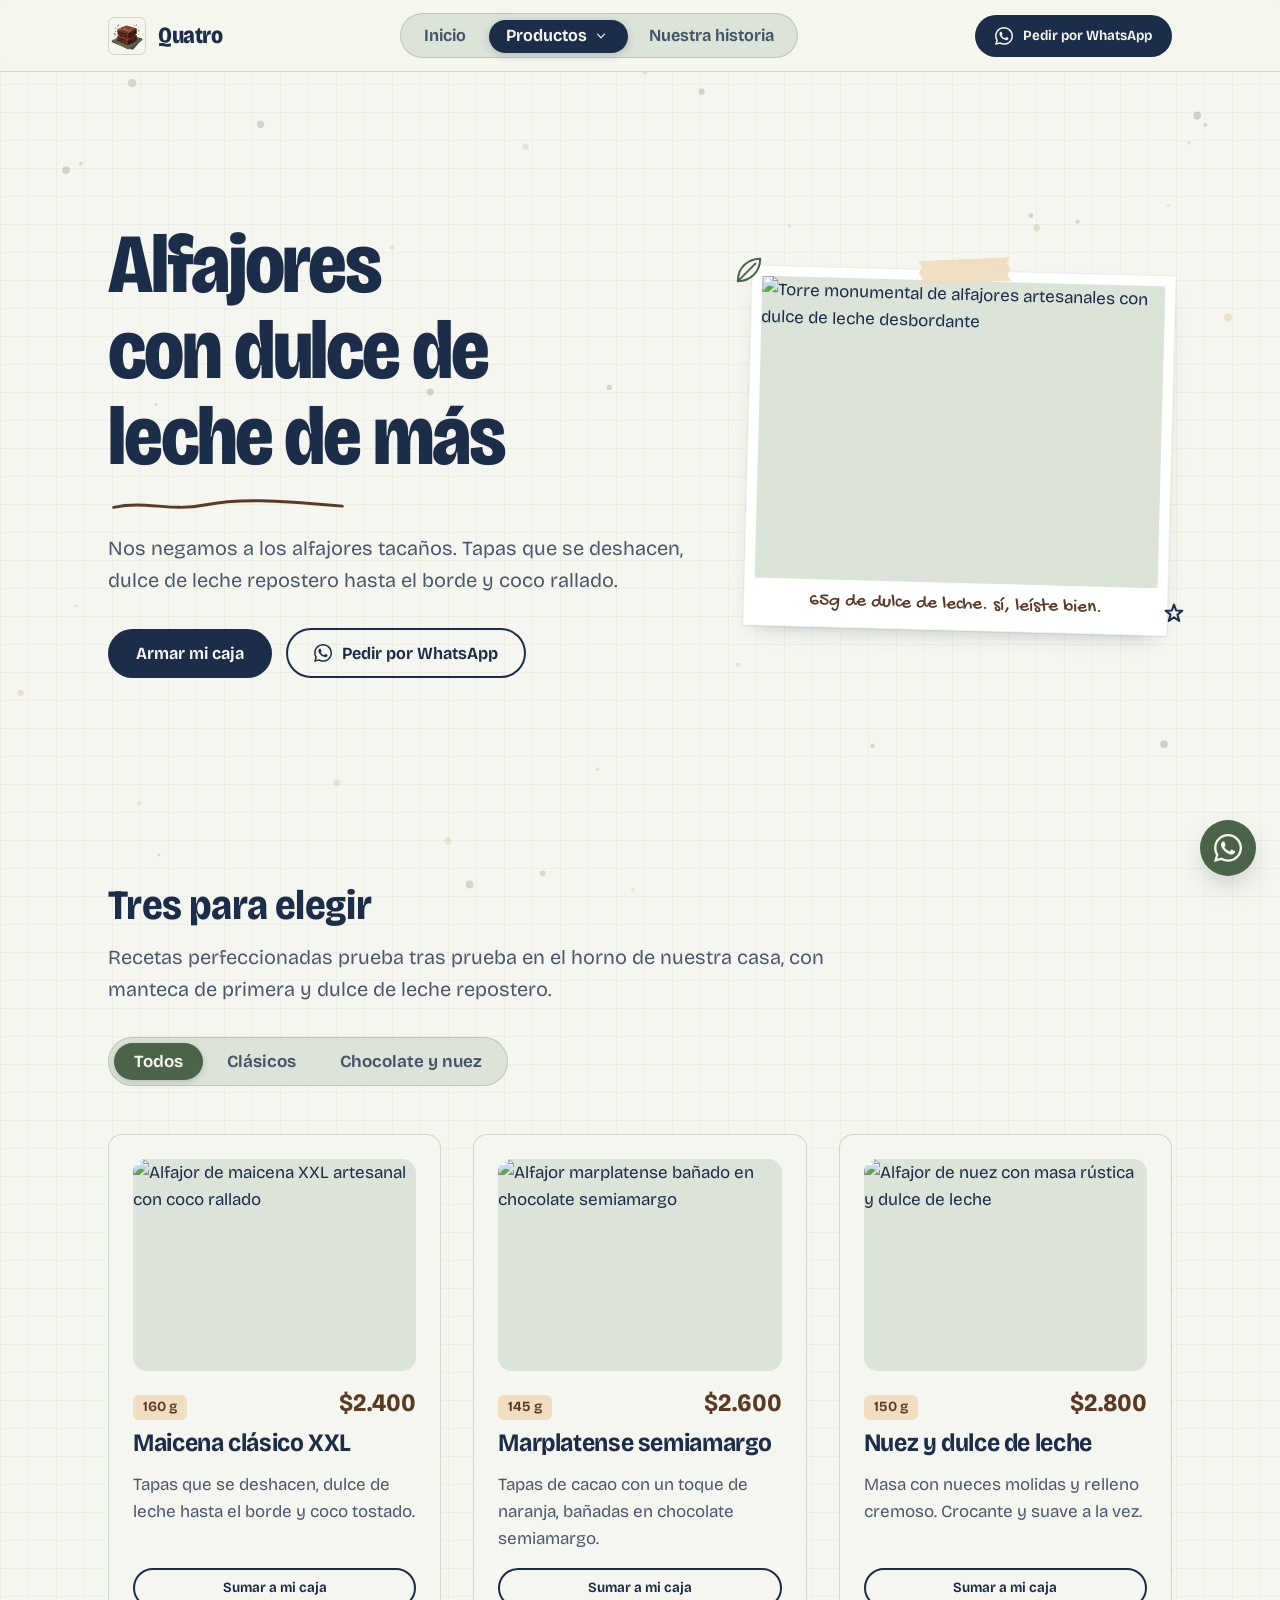
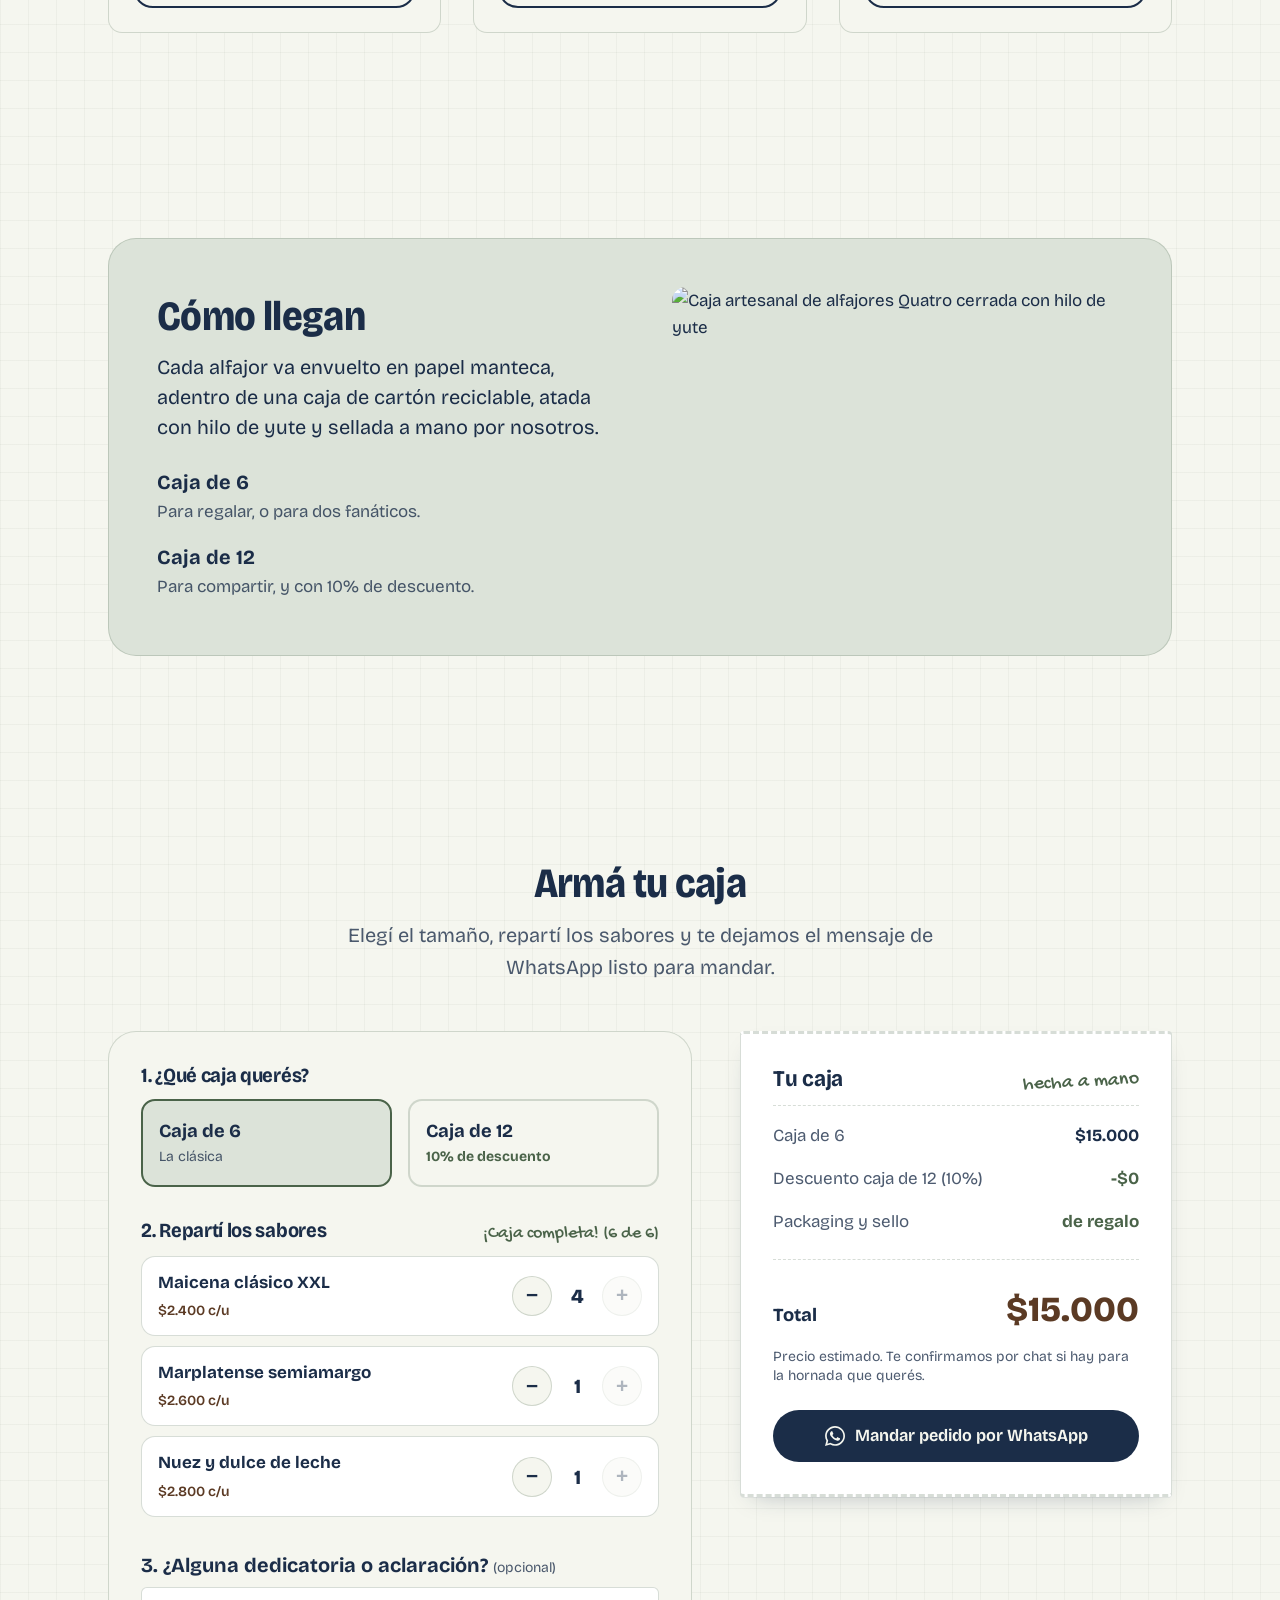
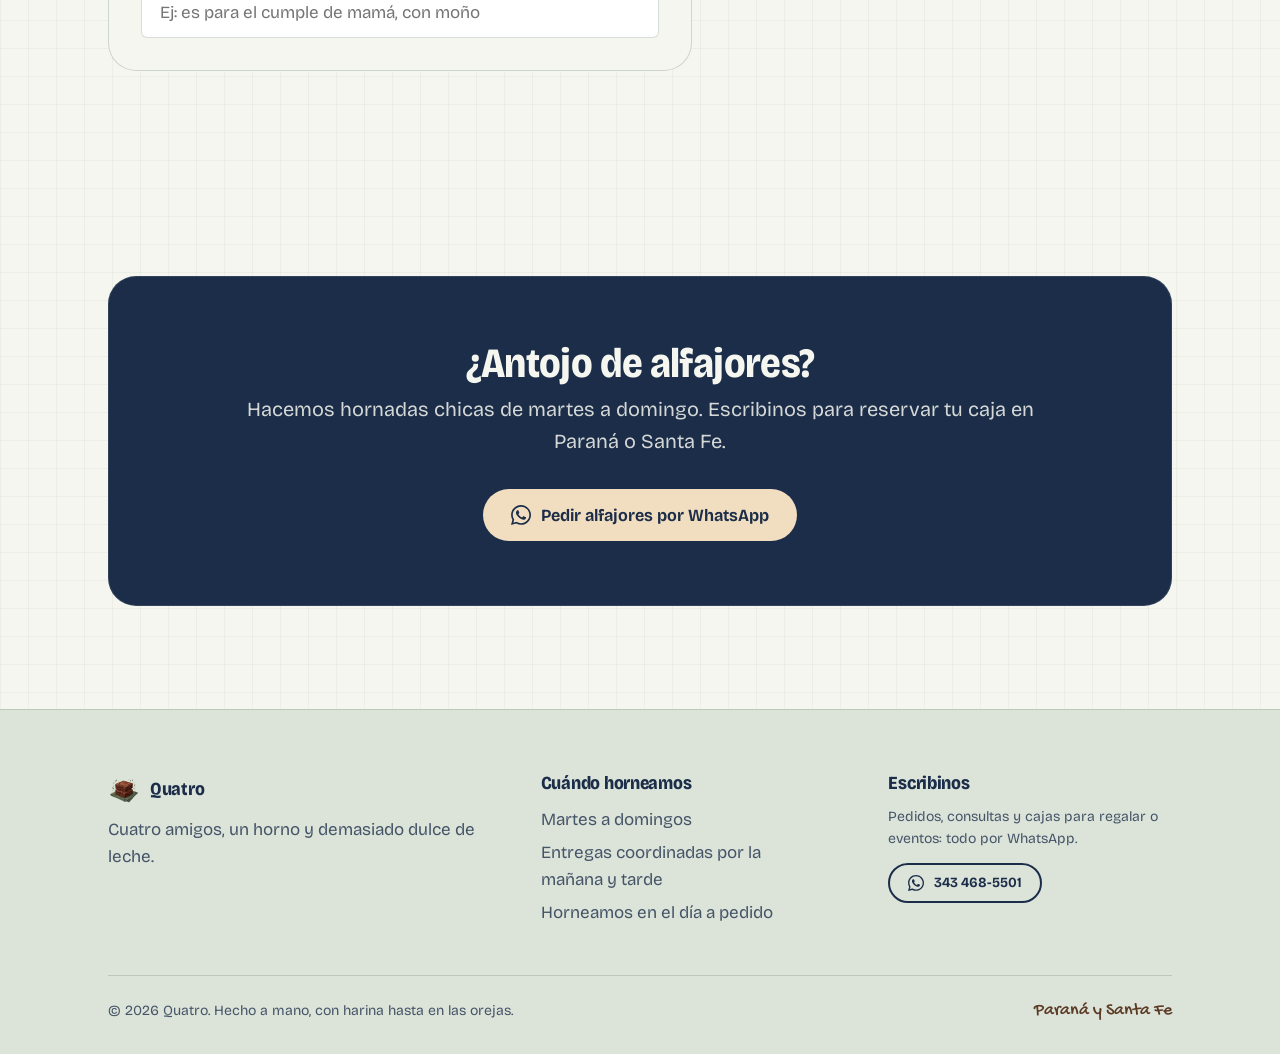
==== commit 3afad2d4: "Ocultar texto de WhatsApp en cabecera movil y centrar icono SVG de WhatsApp" ====
--- a/alfajores.html
+++ b/alfajores.html
@@ -120,9 +120,9 @@
       </nav>
 
       <div class="cabecera-acciones">
-        <a class="btn btn-primario btn-sm" href="https://wa.me/5493434685501?text=Hola%20Quatro!%20Quiero%20hacer%20un%20pedido%20de%20alfajores." target="_blank" rel="noopener noreferrer">
-          <svg viewBox="0 0 24 24" width="18" height="18" fill="currentColor" aria-hidden="true" focusable="false">
-            <path d="M12.04 2C6.58 2 2.13 6.45 2.13 11.91C2.13 13.66 2.59 15.36 3.45 16.86L2.05 22L7.3 20.62C8.75 21.41 10.38 21.83 12.04 21.83C17.5 21.83 21.95 17.38 21.95 11.92C21.95 9.27 20.92 6.78 19.05 4.91C17.18 3.03 14.69 2 12.04 2ZM12.05 3.67C14.25 3.67 16.31 4.53 17.87 6.09C19.42 7.65 20.28 9.72 20.28 11.92C20.28 16.46 16.58 20.16 12.04 20.16C10.66 20.16 9.3 19.8 8.1 19.09L7.81 18.92L4.69 19.74L5.52 16.7L5.33 16.39C4.55 15.14 4.14 13.7 4.14 12.22C4.14 7.68 7.84 3.67 12.05 3.67ZM8.84 7.37C8.64 7.37 8.32 7.45 8.05 7.74C7.78 8.04 7.02 8.75 7.02 10.2C7.02 11.65 8.08 13.05 8.23 13.25C8.38 13.45 10.32 16.45 13.29 17.73C14 18.04 14.56 18.23 14.99 18.37C15.71 18.6 16.37 18.57 16.89 18.49C17.47 18.4 18.68 17.75 18.93 17.04C19.18 16.33 19.18 15.72 19.11 15.6C19.04 15.47 18.84 15.4 18.54 15.25C18.24 15.1 16.77 14.37 16.5 14.27C16.23 14.17 16.03 14.12 15.83 14.42C15.63 14.72 15.06 15.4 14.88 15.6C14.71 15.8 14.53 15.82 14.23 15.67C13.93 15.52 12.97 15.21 11.83 14.19C10.94 13.4 10.34 12.42 10.17 12.12C10 11.82 10.15 11.66 10.3 11.51C10.44 11.37 10.61 11.15 10.76 10.97C10.91 10.79 10.96 10.67 11.06 10.47C11.16 10.27 11.11 10.1 11.04 9.95C10.96 9.8 10.39 8.4 10.15 7.82C9.92 7.26 9.68 7.34 9.5 7.33C9.33 7.32 9.13 7.37 8.84 7.37Z"/>
+        <a class="btn btn-primario btn-sm btn-nav-wa" aria-label="Pedir por WhatsApp" href="https://wa.me/5493434685501?text=Hola%20Quatro!%20Quiero%20hacer%20un%20pedido%20de%20alfajores." target="_blank" rel="noopener noreferrer">
+          <svg viewBox="0 32 448 448" width="18" height="18" fill="currentColor" aria-hidden="true" focusable="false">
+            <path d="M380.9 97.1C339 55.1 283.2 32 223.9 32c-122.4 0-222 99.6-222 222 0 39.1 10.2 77.3 29.6 111L0 480l117.7-30.9c32.4 17.7 68.9 27 106.1 27h.1c122.3 0 224.1-99.6 224.1-222 0-59.3-25.2-115-67.1-157zm-157 341.6c-33.2 0-65.7-8.9-94-25.7l-6.7-4-69.8 18.3L72 359.2l-4.4-7c-18.5-29.4-28.2-63.3-28.2-98.2 0-101.7 82.8-184.5 184.6-184.5 49.3 0 95.6 19.2 130.4 54.1 34.8 34.9 56.2 81.2 56.1 130.5 0 101.8-84.9 184.6-186.6 184.6zm101.2-138.2c-5.5-2.8-32.8-16.2-37.9-18-5.1-1.9-8.8-2.8-12.5 2.8-3.7 5.6-14.3 18-17.6 21.8-3.2 3.7-6.5 4.2-12 1.4-32.6-16.3-54-29.1-75.5-66-5.7-9.8 5.7-9.1 16.3-30.3 1.8-3.7.9-6.9-.5-9.7-1.4-2.8-12.5-30.1-17.1-41.2-4.5-10.8-9.1-9.3-12.5-9.5-3.2-.2-6.9-.2-10.6-.2-3.7 0-9.7 1.4-14.8 6.9-5.1 5.6-19.4 19-19.4 46.3 0 27.3 19.9 53.7 22.6 57.4 2.8 3.7 39.1 59.7 94.8 83.8 35.2 15.2 49 16.5 66.6 13.9 10.7-1.6 32.8-13.4 37.4-26.4 4.6-13 4.6-24.1 3.2-26.4-1.3-2.5-5-3.9-10.5-6.6z"/>
           </svg>
           <span>Pedir por WhatsApp</span>
         </a>
@@ -172,9 +172,9 @@
           <div style="display: flex; flex-wrap: wrap; gap: 14px; align-items: center; margin-top: var(--e5);">
             <a class="btn btn-primario" href="#armador">Armar mi caja</a>
             <a class="btn btn-secundario" href="https://wa.me/5493434685501?text=Hola%20Quatro!%20Quiero%20pedir%20alfajores%20artesanales." target="_blank" rel="noopener noreferrer">
-              <svg viewBox="0 0 24 24" width="18" height="18" fill="currentColor" aria-hidden="true" focusable="false">
-                <path d="M12.04 2C6.58 2 2.13 6.45 2.13 11.91C2.13 13.66 2.59 15.36 3.45 16.86L2.05 22L7.3 20.62C8.75 21.41 10.38 21.83 12.04 21.83C17.5 21.83 21.95 17.38 21.95 11.92C21.95 9.27 20.92 6.78 19.05 4.91C17.18 3.03 14.69 2 12.04 2ZM12.05 3.67C14.25 3.67 16.31 4.53 17.87 6.09C19.42 7.65 20.28 9.72 20.28 11.92C20.28 16.46 16.58 20.16 12.04 20.16C10.66 20.16 9.3 19.8 8.1 19.09L7.81 18.92L4.69 19.74L5.52 16.7L5.33 16.39C4.55 15.14 4.14 13.7 4.14 12.22C4.14 7.68 7.84 3.67 12.05 3.67ZM8.84 7.37C8.64 7.37 8.32 7.45 8.05 7.74C7.78 8.04 7.02 8.75 7.02 10.2C7.02 11.65 8.08 13.05 8.23 13.25C8.38 13.45 10.32 16.45 13.29 17.73C14 18.04 14.56 18.23 14.99 18.37C15.71 18.6 16.37 18.57 16.89 18.49C17.47 18.4 18.68 17.75 18.93 17.04C19.18 16.33 19.18 15.72 19.11 15.6C19.04 15.47 18.84 15.4 18.54 15.25C18.24 15.1 16.77 14.37 16.5 14.27C16.23 14.17 16.03 14.12 15.83 14.42C15.63 14.72 15.06 15.4 14.88 15.6C14.71 15.8 14.53 15.82 14.23 15.67C13.93 15.52 12.97 15.21 11.83 14.19C10.94 13.4 10.34 12.42 10.17 12.12C10 11.82 10.15 11.66 10.3 11.51C10.44 11.37 10.61 11.15 10.76 10.97C10.91 10.79 10.96 10.67 11.06 10.47C11.16 10.27 11.11 10.1 11.04 9.95C10.96 9.8 10.39 8.4 10.15 7.82C9.92 7.26 9.68 7.34 9.5 7.33C9.33 7.32 9.13 7.37 8.84 7.37Z"/>
-              </svg>
+              <svg viewBox="0 32 448 448" width="18" height="18" fill="currentColor" aria-hidden="true" focusable="false">
+            <path d="M380.9 97.1C339 55.1 283.2 32 223.9 32c-122.4 0-222 99.6-222 222 0 39.1 10.2 77.3 29.6 111L0 480l117.7-30.9c32.4 17.7 68.9 27 106.1 27h.1c122.3 0 224.1-99.6 224.1-222 0-59.3-25.2-115-67.1-157zm-157 341.6c-33.2 0-65.7-8.9-94-25.7l-6.7-4-69.8 18.3L72 359.2l-4.4-7c-18.5-29.4-28.2-63.3-28.2-98.2 0-101.7 82.8-184.5 184.6-184.5 49.3 0 95.6 19.2 130.4 54.1 34.8 34.9 56.2 81.2 56.1 130.5 0 101.8-84.9 184.6-186.6 184.6zm101.2-138.2c-5.5-2.8-32.8-16.2-37.9-18-5.1-1.9-8.8-2.8-12.5 2.8-3.7 5.6-14.3 18-17.6 21.8-3.2 3.7-6.5 4.2-12 1.4-32.6-16.3-54-29.1-75.5-66-5.7-9.8 5.7-9.1 16.3-30.3 1.8-3.7.9-6.9-.5-9.7-1.4-2.8-12.5-30.1-17.1-41.2-4.5-10.8-9.1-9.3-12.5-9.5-3.2-.2-6.9-.2-10.6-.2-3.7 0-9.7 1.4-14.8 6.9-5.1 5.6-19.4 19-19.4 46.3 0 27.3 19.9 53.7 22.6 57.4 2.8 3.7 39.1 59.7 94.8 83.8 35.2 15.2 49 16.5 66.6 13.9 10.7-1.6 32.8-13.4 37.4-26.4 4.6-13 4.6-24.1 3.2-26.4-1.3-2.5-5-3.9-10.5-6.6z"/>
+          </svg>
               <span>Pedir por WhatsApp</span>
             </a>
           </div>
@@ -429,9 +429,9 @@
               </p>
 
               <button type="button" class="btn btn-primario" id="botonPedirCaja" style="width: 100%; margin-top: var(--e2);">
-                <svg viewBox="0 0 24 24" width="20" height="20" fill="currentColor" aria-hidden="true" focusable="false">
-                  <path d="M12.04 2C6.58 2 2.13 6.45 2.13 11.91C2.13 13.66 2.59 15.36 3.45 16.86L2.05 22L7.3 20.62C8.75 21.41 10.38 21.83 12.04 21.83C17.5 21.83 21.95 17.38 21.95 11.92C21.95 9.27 20.92 6.78 19.05 4.91C17.18 3.03 14.69 2 12.04 2ZM12.05 3.67C14.25 3.67 16.31 4.53 17.87 6.09C19.42 7.65 20.28 9.72 20.28 11.92C20.28 16.46 16.58 20.16 12.04 20.16C10.66 20.16 9.3 19.8 8.1 19.09L7.81 18.92L4.69 19.74L5.52 16.7L5.33 16.39C4.55 15.14 4.14 13.7 4.14 12.22C4.14 7.68 7.84 3.67 12.05 3.67ZM8.84 7.37C8.64 7.37 8.32 7.45 8.05 7.74C7.78 8.04 7.02 8.75 7.02 10.2C7.02 11.65 8.08 13.05 8.23 13.25C8.38 13.45 10.32 16.45 13.29 17.73C14 18.04 14.56 18.23 14.99 18.37C15.71 18.6 16.37 18.57 16.89 18.49C17.47 18.4 18.68 17.75 18.93 17.04C19.18 16.33 19.18 15.72 19.11 15.6C19.04 15.47 18.84 15.4 18.54 15.25C18.24 15.1 16.77 14.37 16.5 14.27C16.23 14.17 16.03 14.12 15.83 14.42C15.63 14.72 15.06 15.4 14.88 15.6C14.71 15.8 14.53 15.82 14.23 15.67C13.93 15.52 12.97 15.21 11.83 14.19C10.94 13.4 10.34 12.42 10.17 12.12C10 11.82 10.15 11.66 10.3 11.51C10.44 11.37 10.61 11.15 10.76 10.97C10.91 10.79 10.96 10.67 11.06 10.47C11.16 10.27 11.11 10.1 11.04 9.95C10.96 9.8 10.39 8.4 10.15 7.82C9.92 7.26 9.68 7.34 9.5 7.33C9.33 7.32 9.13 7.37 8.84 7.37Z"/>
-                </svg>
+                <svg viewBox="0 32 448 448" width="20" height="20" fill="currentColor" aria-hidden="true" focusable="false">
+            <path d="M380.9 97.1C339 55.1 283.2 32 223.9 32c-122.4 0-222 99.6-222 222 0 39.1 10.2 77.3 29.6 111L0 480l117.7-30.9c32.4 17.7 68.9 27 106.1 27h.1c122.3 0 224.1-99.6 224.1-222 0-59.3-25.2-115-67.1-157zm-157 341.6c-33.2 0-65.7-8.9-94-25.7l-6.7-4-69.8 18.3L72 359.2l-4.4-7c-18.5-29.4-28.2-63.3-28.2-98.2 0-101.7 82.8-184.5 184.6-184.5 49.3 0 95.6 19.2 130.4 54.1 34.8 34.9 56.2 81.2 56.1 130.5 0 101.8-84.9 184.6-186.6 184.6zm101.2-138.2c-5.5-2.8-32.8-16.2-37.9-18-5.1-1.9-8.8-2.8-12.5 2.8-3.7 5.6-14.3 18-17.6 21.8-3.2 3.7-6.5 4.2-12 1.4-32.6-16.3-54-29.1-75.5-66-5.7-9.8 5.7-9.1 16.3-30.3 1.8-3.7.9-6.9-.5-9.7-1.4-2.8-12.5-30.1-17.1-41.2-4.5-10.8-9.1-9.3-12.5-9.5-3.2-.2-6.9-.2-10.6-.2-3.7 0-9.7 1.4-14.8 6.9-5.1 5.6-19.4 19-19.4 46.3 0 27.3 19.9 53.7 22.6 57.4 2.8 3.7 39.1 59.7 94.8 83.8 35.2 15.2 49 16.5 66.6 13.9 10.7-1.6 32.8-13.4 37.4-26.4 4.6-13 4.6-24.1 3.2-26.4-1.3-2.5-5-3.9-10.5-6.6z"/>
+          </svg>
                 <span>Mandar pedido por WhatsApp</span>
               </button>
             </div>
@@ -447,8 +447,8 @@
         <h2 id="titulo-cierre-alfajores">¿Antojo de alfajores?</h2>
         <p>Hacemos hornadas chicas de martes a domingo. Escribinos para reservar tu caja en Paraná o Santa Fe.</p>
         <a class="btn btn-dulce" href="https://wa.me/5493434685501?text=Hola%20Quatro!%20Quiero%20pedir%20alfajores%20artesanales." target="_blank" rel="noopener noreferrer">
-          <svg viewBox="0 0 24 24" width="20" height="20" fill="currentColor" aria-hidden="true" focusable="false">
-            <path d="M12.04 2C6.58 2 2.13 6.45 2.13 11.91C2.13 13.66 2.59 15.36 3.45 16.86L2.05 22L7.3 20.62C8.75 21.41 10.38 21.83 12.04 21.83C17.5 21.83 21.95 17.38 21.95 11.92C21.95 9.27 20.92 6.78 19.05 4.91C17.18 3.03 14.69 2 12.04 2ZM12.05 3.67C14.25 3.67 16.31 4.53 17.87 6.09C19.42 7.65 20.28 9.72 20.28 11.92C20.28 16.46 16.58 20.16 12.04 20.16C10.66 20.16 9.3 19.8 8.1 19.09L7.81 18.92L4.69 19.74L5.52 16.7L5.33 16.39C4.55 15.14 4.14 13.7 4.14 12.22C4.14 7.68 7.84 3.67 12.05 3.67ZM8.84 7.37C8.64 7.37 8.32 7.45 8.05 7.74C7.78 8.04 7.02 8.75 7.02 10.2C7.02 11.65 8.08 13.05 8.23 13.25C8.38 13.45 10.32 16.45 13.29 17.73C14 18.04 14.56 18.23 14.99 18.37C15.71 18.6 16.37 18.57 16.89 18.49C17.47 18.4 18.68 17.75 18.93 17.04C19.18 16.33 19.18 15.72 19.11 15.6C19.04 15.47 18.84 15.4 18.54 15.25C18.24 15.1 16.77 14.37 16.5 14.27C16.23 14.17 16.03 14.12 15.83 14.42C15.63 14.72 15.06 15.4 14.88 15.6C14.71 15.8 14.53 15.82 14.23 15.67C13.93 15.52 12.97 15.21 11.83 14.19C10.94 13.4 10.34 12.42 10.17 12.12C10 11.82 10.15 11.66 10.3 11.51C10.44 11.37 10.61 11.15 10.76 10.97C10.91 10.79 10.96 10.67 11.06 10.47C11.16 10.27 11.11 10.1 11.04 9.95C10.96 9.8 10.39 8.4 10.15 7.82C9.92 7.26 9.68 7.34 9.5 7.33C9.33 7.32 9.13 7.37 8.84 7.37Z"/>
+          <svg viewBox="0 32 448 448" width="20" height="20" fill="currentColor" aria-hidden="true" focusable="false">
+            <path d="M380.9 97.1C339 55.1 283.2 32 223.9 32c-122.4 0-222 99.6-222 222 0 39.1 10.2 77.3 29.6 111L0 480l117.7-30.9c32.4 17.7 68.9 27 106.1 27h.1c122.3 0 224.1-99.6 224.1-222 0-59.3-25.2-115-67.1-157zm-157 341.6c-33.2 0-65.7-8.9-94-25.7l-6.7-4-69.8 18.3L72 359.2l-4.4-7c-18.5-29.4-28.2-63.3-28.2-98.2 0-101.7 82.8-184.5 184.6-184.5 49.3 0 95.6 19.2 130.4 54.1 34.8 34.9 56.2 81.2 56.1 130.5 0 101.8-84.9 184.6-186.6 184.6zm101.2-138.2c-5.5-2.8-32.8-16.2-37.9-18-5.1-1.9-8.8-2.8-12.5 2.8-3.7 5.6-14.3 18-17.6 21.8-3.2 3.7-6.5 4.2-12 1.4-32.6-16.3-54-29.1-75.5-66-5.7-9.8 5.7-9.1 16.3-30.3 1.8-3.7.9-6.9-.5-9.7-1.4-2.8-12.5-30.1-17.1-41.2-4.5-10.8-9.1-9.3-12.5-9.5-3.2-.2-6.9-.2-10.6-.2-3.7 0-9.7 1.4-14.8 6.9-5.1 5.6-19.4 19-19.4 46.3 0 27.3 19.9 53.7 22.6 57.4 2.8 3.7 39.1 59.7 94.8 83.8 35.2 15.2 49 16.5 66.6 13.9 10.7-1.6 32.8-13.4 37.4-26.4 4.6-13 4.6-24.1 3.2-26.4-1.3-2.5-5-3.9-10.5-6.6z"/>
           </svg>
           <span>Pedir alfajores por WhatsApp</span>
         </a>
@@ -459,9 +459,9 @@
 
   <aside>
     <a class="btn-flotante-wa" href="https://wa.me/5493434685501?text=Hola%20Quatro!%20Quiero%20pedir%20alfajores%20artesanales." target="_blank" rel="noopener noreferrer" aria-label="Pedir por WhatsApp">
-      <svg viewBox="0 0 24 24" width="28" height="28" fill="currentColor" aria-hidden="true" focusable="false">
-        <path d="M12.04 2C6.58 2 2.13 6.45 2.13 11.91C2.13 13.66 2.59 15.36 3.45 16.86L2.05 22L7.3 20.62C8.75 21.41 10.38 21.83 12.04 21.83C17.5 21.83 21.95 17.38 21.95 11.92C21.95 9.27 20.92 6.78 19.05 4.91C17.18 3.03 14.69 2 12.04 2ZM12.05 3.67C14.25 3.67 16.31 4.53 17.87 6.09C19.42 7.65 20.28 9.72 20.28 11.92C20.28 16.46 16.58 20.16 12.04 20.16C10.66 20.16 9.3 19.8 8.1 19.09L7.81 18.92L4.69 19.74L5.52 16.7L5.33 16.39C4.55 15.14 4.14 13.7 4.14 12.22C4.14 7.68 7.84 3.67 12.05 3.67ZM8.84 7.37C8.64 7.37 8.32 7.45 8.05 7.74C7.78 8.04 7.02 8.75 7.02 10.2C7.02 11.65 8.08 13.05 8.23 13.25C8.38 13.45 10.32 16.45 13.29 17.73C14 18.04 14.56 18.23 14.99 18.37C15.71 18.6 16.37 18.57 16.89 18.49C17.47 18.4 18.68 17.75 18.93 17.04C19.18 16.33 19.18 15.72 19.11 15.6C19.04 15.47 18.84 15.4 18.54 15.25C18.24 15.1 16.77 14.37 16.5 14.27C16.23 14.17 16.03 14.12 15.83 14.42C15.63 14.72 15.06 15.4 14.88 15.6C14.71 15.8 14.53 15.82 14.23 15.67C13.93 15.52 12.97 15.21 11.83 14.19C10.94 13.4 10.34 12.42 10.17 12.12C10 11.82 10.15 11.66 10.3 11.51C10.44 11.37 10.61 11.15 10.76 10.97C10.91 10.79 10.96 10.67 11.06 10.47C11.16 10.27 11.11 10.1 11.04 9.95C10.96 9.8 10.39 8.4 10.15 7.82C9.92 7.26 9.68 7.34 9.5 7.33C9.33 7.32 9.13 7.37 8.84 7.37Z"/>
-      </svg>
+      <svg viewBox="0 32 448 448" width="28" height="28" fill="currentColor" aria-hidden="true" focusable="false">
+            <path d="M380.9 97.1C339 55.1 283.2 32 223.9 32c-122.4 0-222 99.6-222 222 0 39.1 10.2 77.3 29.6 111L0 480l117.7-30.9c32.4 17.7 68.9 27 106.1 27h.1c122.3 0 224.1-99.6 224.1-222 0-59.3-25.2-115-67.1-157zm-157 341.6c-33.2 0-65.7-8.9-94-25.7l-6.7-4-69.8 18.3L72 359.2l-4.4-7c-18.5-29.4-28.2-63.3-28.2-98.2 0-101.7 82.8-184.5 184.6-184.5 49.3 0 95.6 19.2 130.4 54.1 34.8 34.9 56.2 81.2 56.1 130.5 0 101.8-84.9 184.6-186.6 184.6zm101.2-138.2c-5.5-2.8-32.8-16.2-37.9-18-5.1-1.9-8.8-2.8-12.5 2.8-3.7 5.6-14.3 18-17.6 21.8-3.2 3.7-6.5 4.2-12 1.4-32.6-16.3-54-29.1-75.5-66-5.7-9.8 5.7-9.1 16.3-30.3 1.8-3.7.9-6.9-.5-9.7-1.4-2.8-12.5-30.1-17.1-41.2-4.5-10.8-9.1-9.3-12.5-9.5-3.2-.2-6.9-.2-10.6-.2-3.7 0-9.7 1.4-14.8 6.9-5.1 5.6-19.4 19-19.4 46.3 0 27.3 19.9 53.7 22.6 57.4 2.8 3.7 39.1 59.7 94.8 83.8 35.2 15.2 49 16.5 66.6 13.9 10.7-1.6 32.8-13.4 37.4-26.4 4.6-13 4.6-24.1 3.2-26.4-1.3-2.5-5-3.9-10.5-6.6z"/>
+          </svg>
     </a>
   </aside>
 
@@ -493,9 +493,9 @@
             Pedidos, consultas y cajas para regalar o eventos: todo por WhatsApp.
           </p>
           <a class="btn btn-secundario btn-sm" href="https://wa.me/5493434685501?text=Hola%20Quatro!" target="_blank" rel="noopener noreferrer">
-            <svg viewBox="0 0 24 24" width="16" height="16" fill="currentColor" aria-hidden="true" focusable="false">
-              <path d="M12.04 2C6.58 2 2.13 6.45 2.13 11.91C2.13 13.66 2.59 15.36 3.45 16.86L2.05 22L7.3 20.62C8.75 21.41 10.38 21.83 12.04 21.83C17.5 21.83 21.95 17.38 21.95 11.92C21.95 9.27 20.92 6.78 19.05 4.91C17.18 3.03 14.69 2 12.04 2ZM12.05 3.67C14.25 3.67 16.31 4.53 17.87 6.09C19.42 7.65 20.28 9.72 20.28 11.92C20.28 16.46 16.58 20.16 12.04 20.16C10.66 20.16 9.3 19.8 8.1 19.09L7.81 18.92L4.69 19.74L5.52 16.7L5.33 16.39C4.55 15.14 4.14 13.7 4.14 12.22C4.14 7.68 7.84 3.67 12.05 3.67ZM8.84 7.37C8.64 7.37 8.32 7.45 8.05 7.74C7.78 8.04 7.02 8.75 7.02 10.2C7.02 11.65 8.08 13.05 8.23 13.25C8.38 13.45 10.32 16.45 13.29 17.73C14 18.04 14.56 18.23 14.99 18.37C15.71 18.6 16.37 18.57 16.89 18.49C17.47 18.4 18.68 17.75 18.93 17.04C19.18 16.33 19.18 15.72 19.11 15.6C19.04 15.47 18.84 15.4 18.54 15.25C18.24 15.1 16.77 14.37 16.5 14.27C16.23 14.17 16.03 14.12 15.83 14.42C15.63 14.72 15.06 15.4 14.88 15.6C14.71 15.8 14.53 15.82 14.23 15.67C13.93 15.52 12.97 15.21 11.83 14.19C10.94 13.4 10.34 12.42 10.17 12.12C10 11.82 10.15 11.66 10.3 11.51C10.44 11.37 10.61 11.15 10.76 10.97C10.91 10.79 10.96 10.67 11.06 10.47C11.16 10.27 11.11 10.1 11.04 9.95C10.96 9.8 10.39 8.4 10.15 7.82C9.92 7.26 9.68 7.34 9.5 7.33C9.33 7.32 9.13 7.37 8.84 7.37Z"/>
-            </svg>
+            <svg viewBox="0 32 448 448" width="16" height="16" fill="currentColor" aria-hidden="true" focusable="false">
+            <path d="M380.9 97.1C339 55.1 283.2 32 223.9 32c-122.4 0-222 99.6-222 222 0 39.1 10.2 77.3 29.6 111L0 480l117.7-30.9c32.4 17.7 68.9 27 106.1 27h.1c122.3 0 224.1-99.6 224.1-222 0-59.3-25.2-115-67.1-157zm-157 341.6c-33.2 0-65.7-8.9-94-25.7l-6.7-4-69.8 18.3L72 359.2l-4.4-7c-18.5-29.4-28.2-63.3-28.2-98.2 0-101.7 82.8-184.5 184.6-184.5 49.3 0 95.6 19.2 130.4 54.1 34.8 34.9 56.2 81.2 56.1 130.5 0 101.8-84.9 184.6-186.6 184.6zm101.2-138.2c-5.5-2.8-32.8-16.2-37.9-18-5.1-1.9-8.8-2.8-12.5 2.8-3.7 5.6-14.3 18-17.6 21.8-3.2 3.7-6.5 4.2-12 1.4-32.6-16.3-54-29.1-75.5-66-5.7-9.8 5.7-9.1 16.3-30.3 1.8-3.7.9-6.9-.5-9.7-1.4-2.8-12.5-30.1-17.1-41.2-4.5-10.8-9.1-9.3-12.5-9.5-3.2-.2-6.9-.2-10.6-.2-3.7 0-9.7 1.4-14.8 6.9-5.1 5.6-19.4 19-19.4 46.3 0 27.3 19.9 53.7 22.6 57.4 2.8 3.7 39.1 59.7 94.8 83.8 35.2 15.2 49 16.5 66.6 13.9 10.7-1.6 32.8-13.4 37.4-26.4 4.6-13 4.6-24.1 3.2-26.4-1.3-2.5-5-3.9-10.5-6.6z"/>
+          </svg>
             <span>343 468-5501</span>
           </a>
         </div>
--- a/css/quatro.css
+++ b/css/quatro.css
@@ -438,6 +438,39 @@
   display: flex;
   align-items: center;
   gap: 12px;
+}
+
+.cabecera-acciones .btn-nav-wa {
+  display: inline-flex;
+  align-items: center;
+  justify-content: center;
+  flex-shrink: 0;
+}
+
+.cabecera-acciones .btn-nav-wa svg {
+  display: block;
+  flex-shrink: 0;
+}
+
+@media (max-width: 959px) {
+  .cabecera-acciones .btn-nav-wa {
+    width: 44px;
+    height: 44px;
+    min-height: 44px;
+    padding: 0;
+    border-radius: 50%;
+    gap: 0;
+  }
+
+  .cabecera-acciones .btn-nav-wa span {
+    display: none;
+  }
+
+  .cabecera-acciones .btn-nav-wa svg {
+    width: 22px;
+    height: 22px;
+    margin: auto;
+  }
 }
 
 .btn-menu-movil {
@@ -633,8 +666,6 @@
 .btn-flotante-wa svg {
   display: block;
   flex-shrink: 0;
-  /* Centrado óptico exacto del cuerpo de la burbuja */
-  transform: translate(-0.6px, -0.6px);
 }
 
 .btn-flotante-wa:hover {
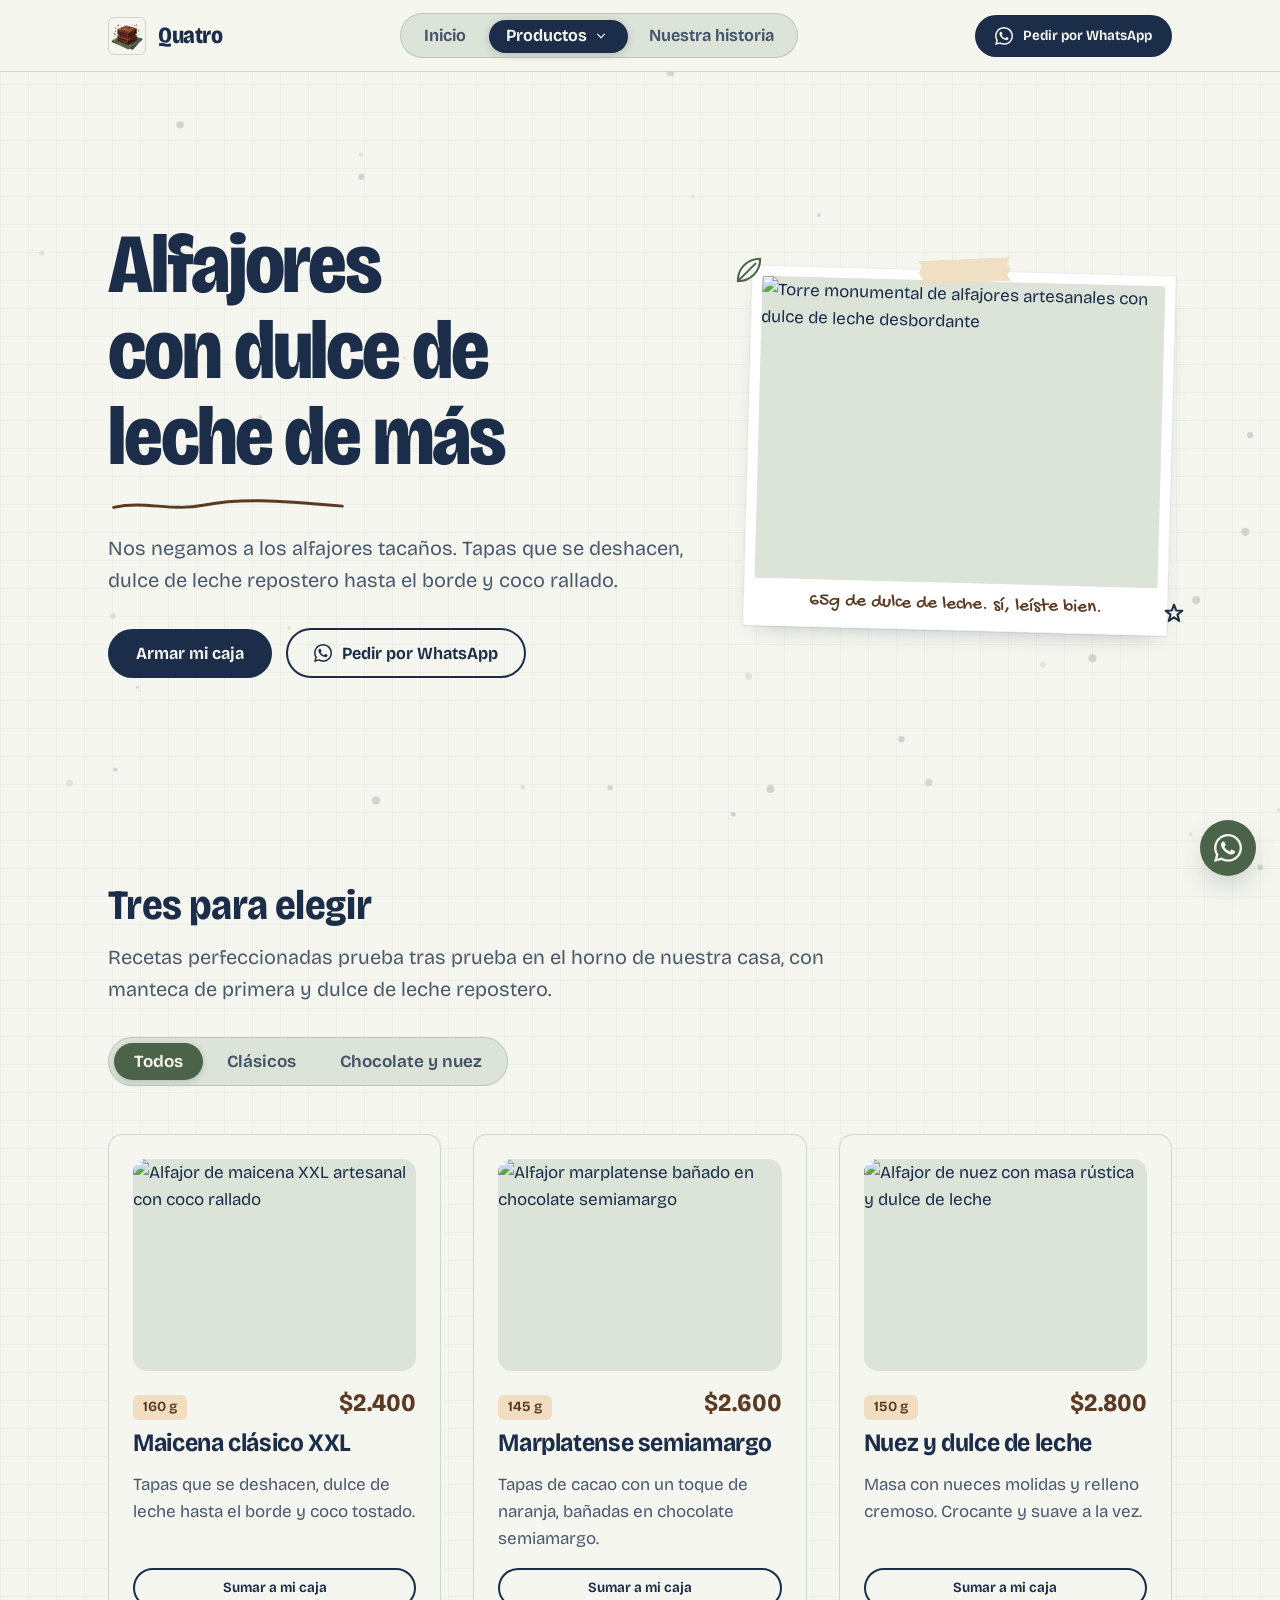
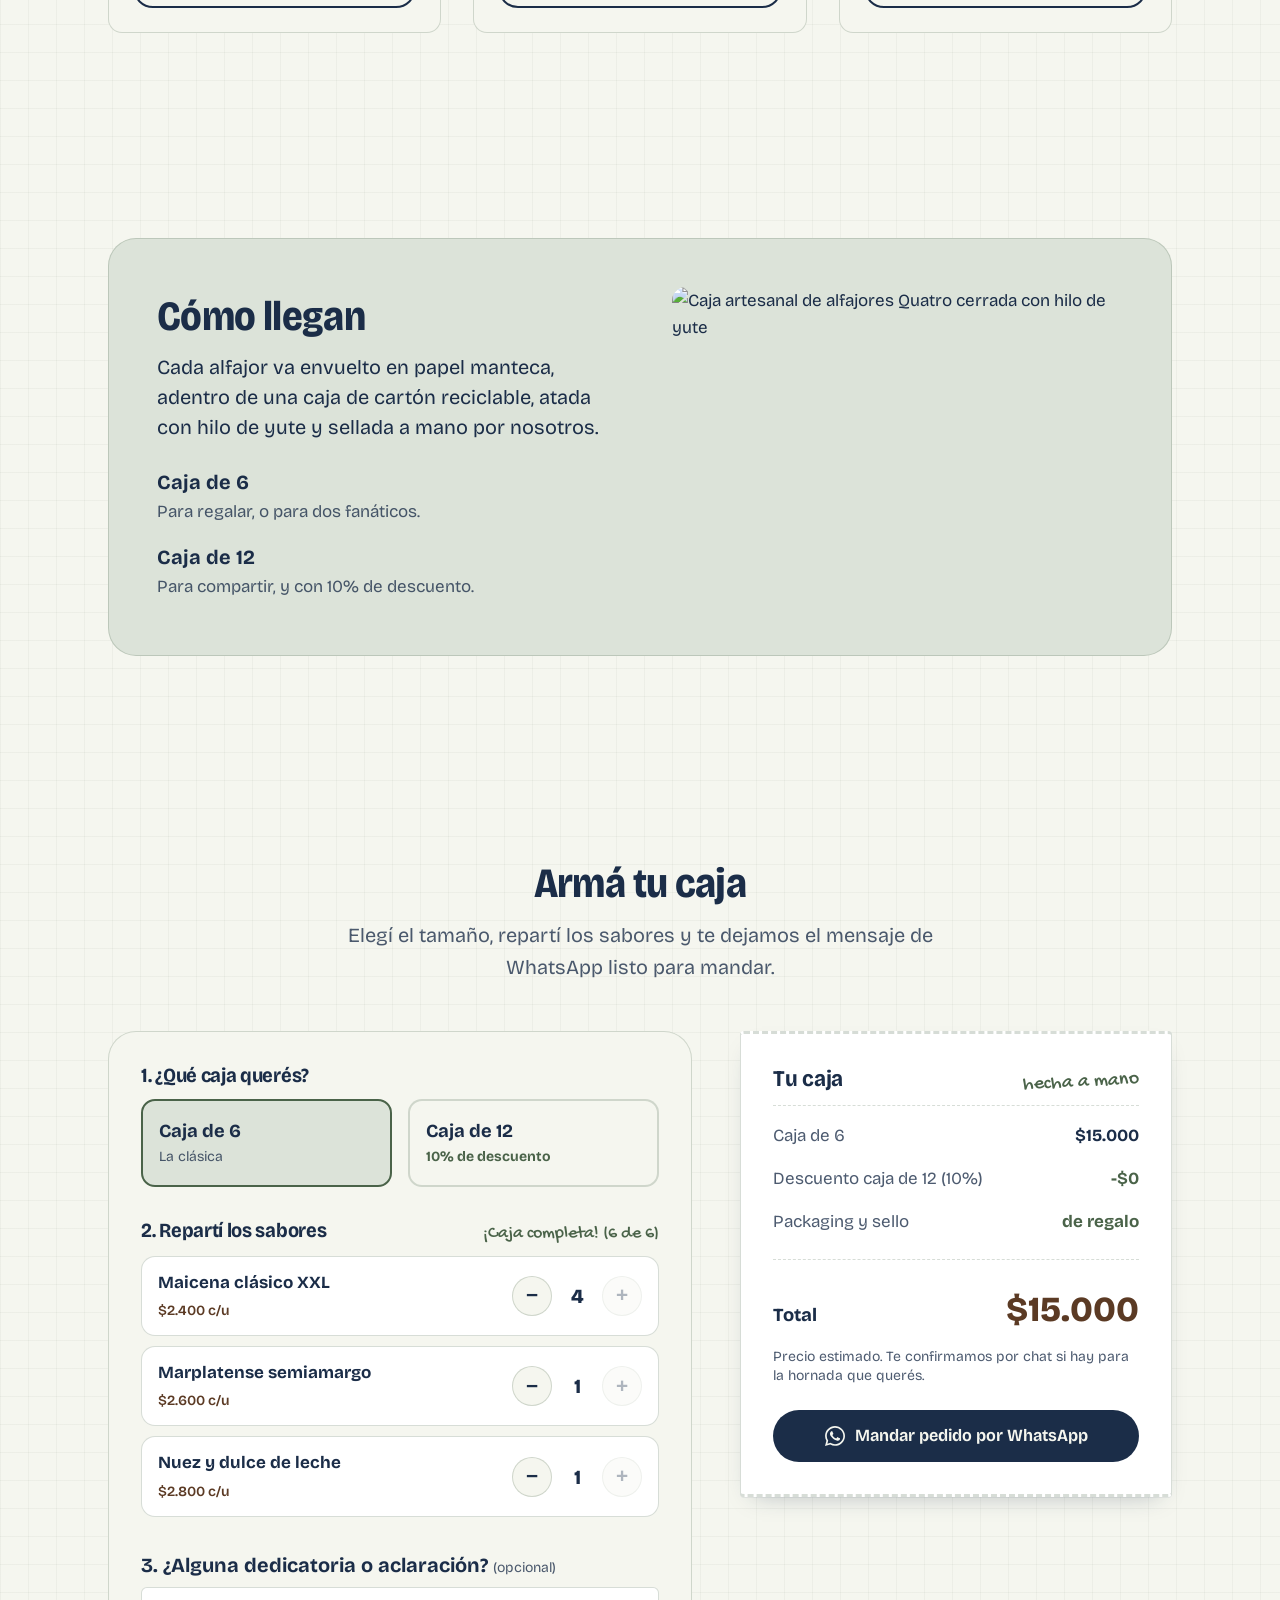
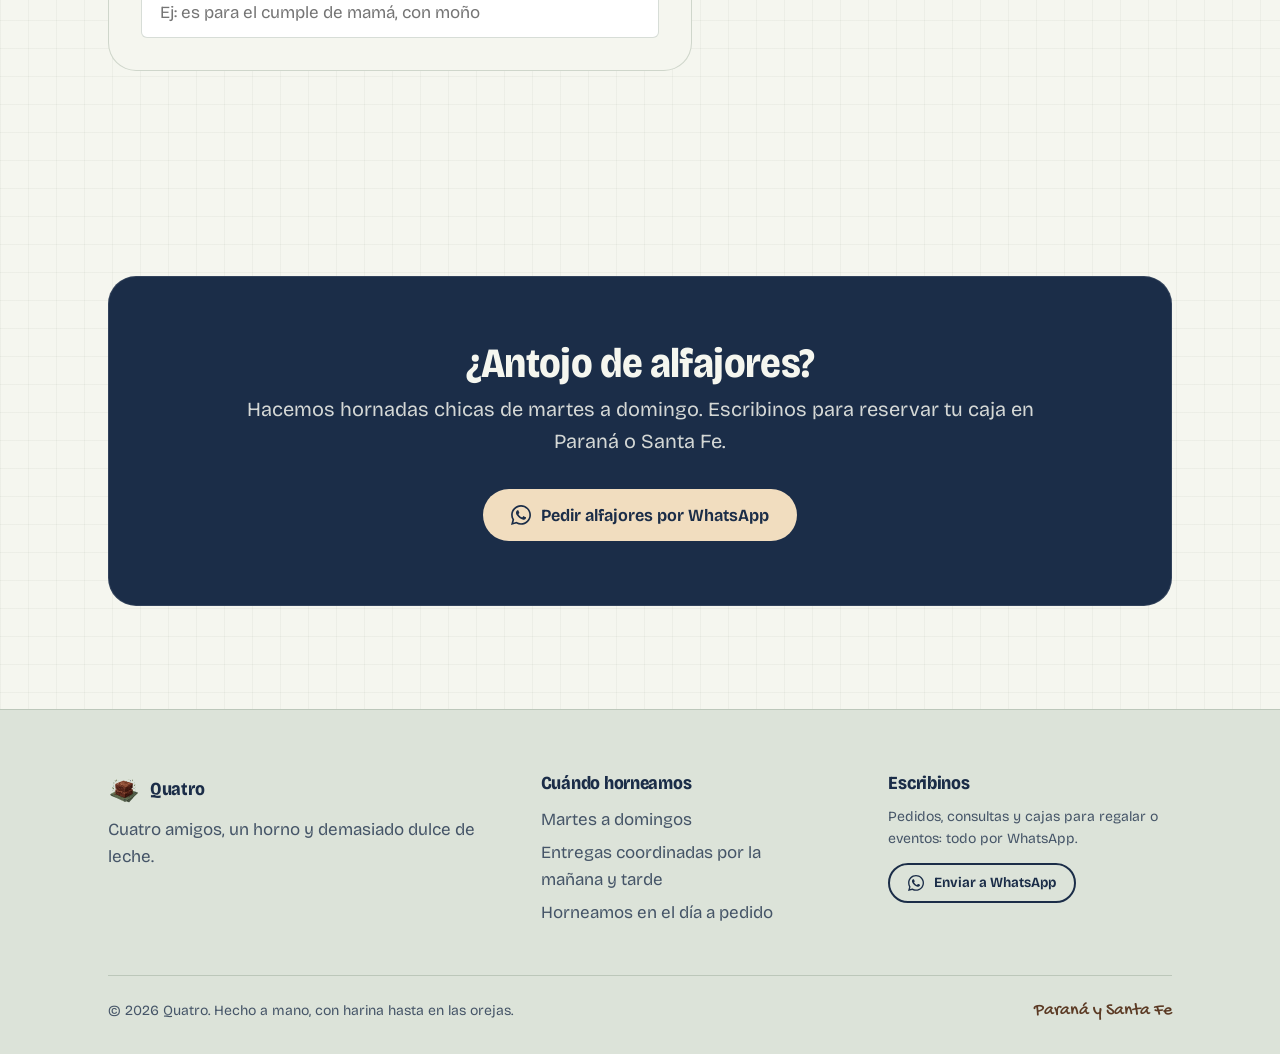
==== commit 6d2c92d2: "Reemplazar texto del numero de telefono por 'Enviar a WhatsApp' en el pie de pagina" ====
--- a/alfajores.html
+++ b/alfajores.html
@@ -496,7 +496,7 @@
             <svg viewBox="0 32 448 448" width="16" height="16" fill="currentColor" aria-hidden="true" focusable="false">
             <path d="M380.9 97.1C339 55.1 283.2 32 223.9 32c-122.4 0-222 99.6-222 222 0 39.1 10.2 77.3 29.6 111L0 480l117.7-30.9c32.4 17.7 68.9 27 106.1 27h.1c122.3 0 224.1-99.6 224.1-222 0-59.3-25.2-115-67.1-157zm-157 341.6c-33.2 0-65.7-8.9-94-25.7l-6.7-4-69.8 18.3L72 359.2l-4.4-7c-18.5-29.4-28.2-63.3-28.2-98.2 0-101.7 82.8-184.5 184.6-184.5 49.3 0 95.6 19.2 130.4 54.1 34.8 34.9 56.2 81.2 56.1 130.5 0 101.8-84.9 184.6-186.6 184.6zm101.2-138.2c-5.5-2.8-32.8-16.2-37.9-18-5.1-1.9-8.8-2.8-12.5 2.8-3.7 5.6-14.3 18-17.6 21.8-3.2 3.7-6.5 4.2-12 1.4-32.6-16.3-54-29.1-75.5-66-5.7-9.8 5.7-9.1 16.3-30.3 1.8-3.7.9-6.9-.5-9.7-1.4-2.8-12.5-30.1-17.1-41.2-4.5-10.8-9.1-9.3-12.5-9.5-3.2-.2-6.9-.2-10.6-.2-3.7 0-9.7 1.4-14.8 6.9-5.1 5.6-19.4 19-19.4 46.3 0 27.3 19.9 53.7 22.6 57.4 2.8 3.7 39.1 59.7 94.8 83.8 35.2 15.2 49 16.5 66.6 13.9 10.7-1.6 32.8-13.4 37.4-26.4 4.6-13 4.6-24.1 3.2-26.4-1.3-2.5-5-3.9-10.5-6.6z"/>
           </svg>
-            <span>343 468-5501</span>
+            <span>Enviar a WhatsApp</span>
           </a>
         </div>
       </div>
--- a/css/quatro.css
+++ b/css/quatro.css
@@ -72,6 +72,7 @@
 
 html {
   scroll-behavior: smooth;
+  scroll-padding-top: 110px;
   -webkit-text-size-adjust: 100%;
 }
 
@@ -79,6 +80,11 @@
   html {
     scroll-behavior: auto;
   }
+}
+
+/* Margen superior de desplazamiento para cualquier sección o elemento anclable */
+[id] {
+  scroll-margin-top: 110px;
 }
 
 body {
@@ -198,6 +204,19 @@
   gap: var(--e6);
   align-items: center;
   padding-top: var(--e5);
+}
+
+.hero-visual {
+  position: relative;
+  display: flex;
+  justify-content: center;
+  align-items: center;
+}
+
+@media (max-width: 959px) {
+  .hero-visual {
+    display: none !important;
+  }
 }
 
 @media (min-width: 960px) {
